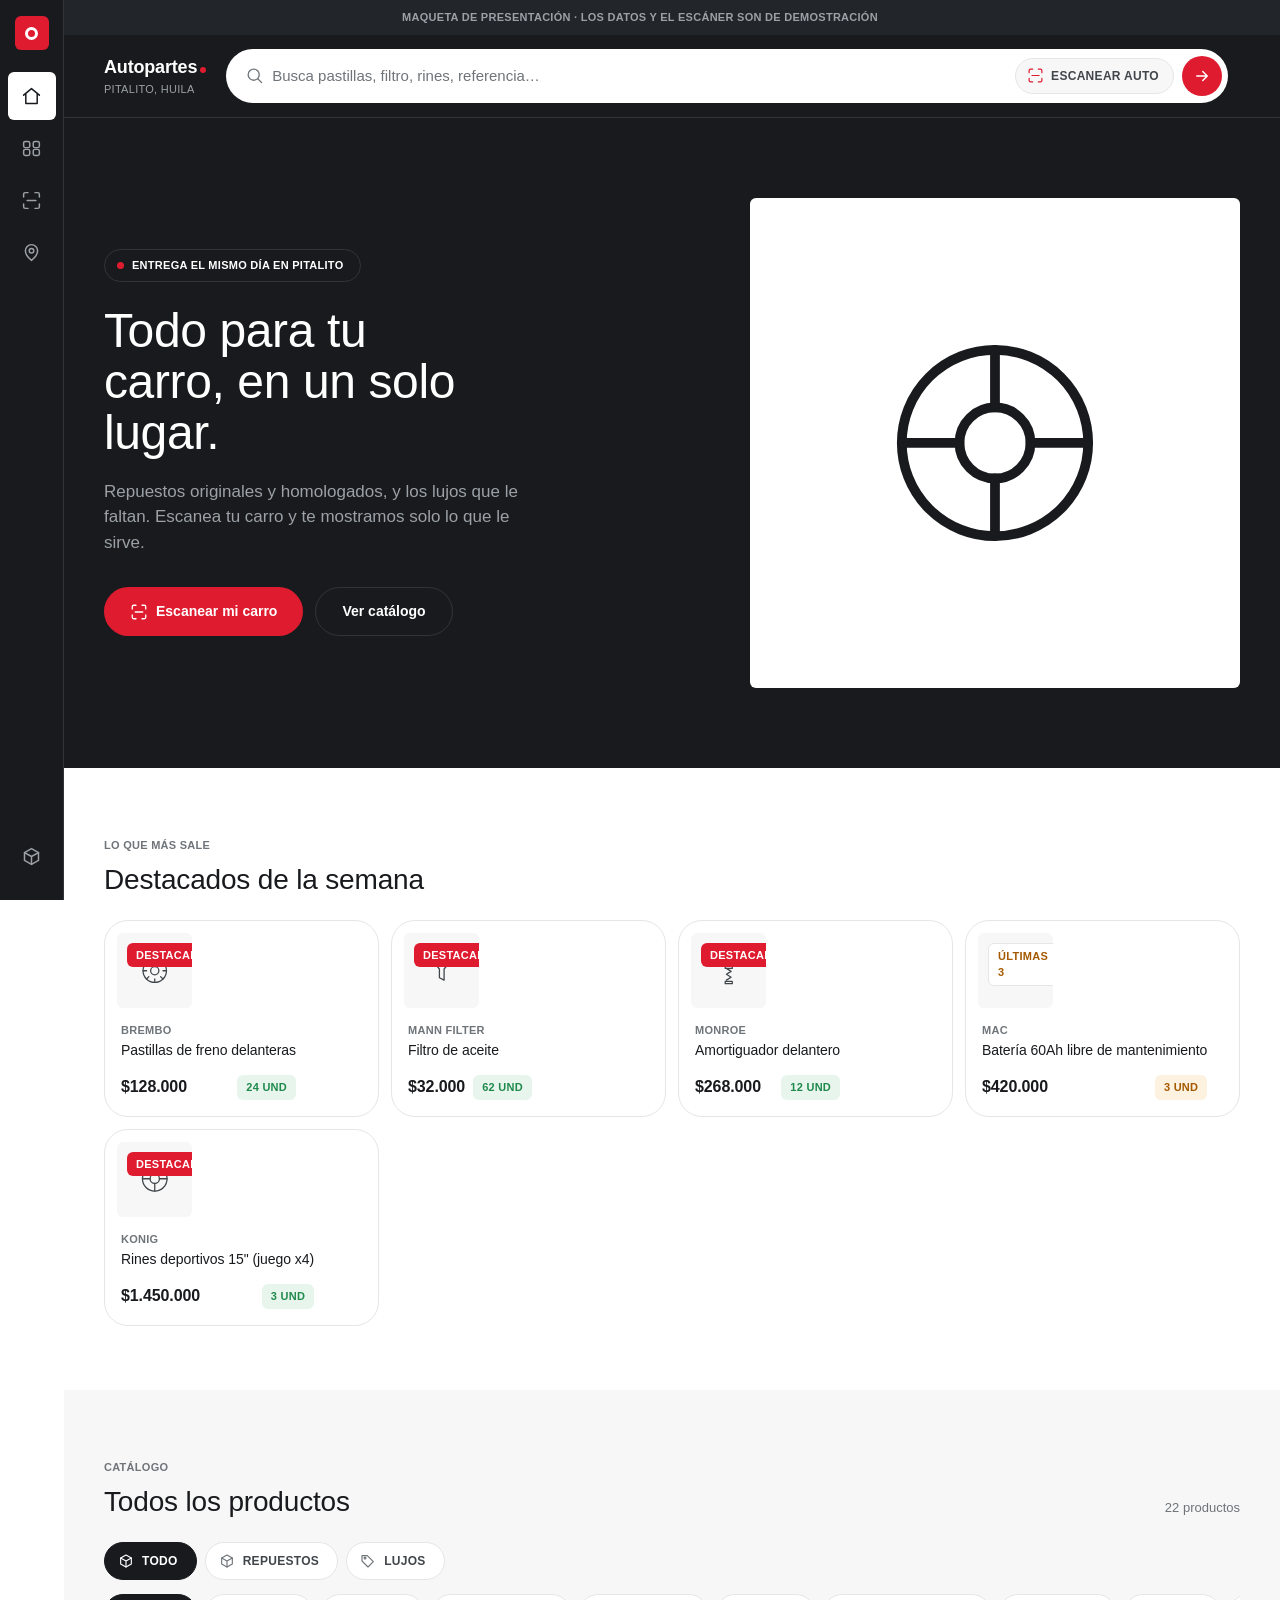
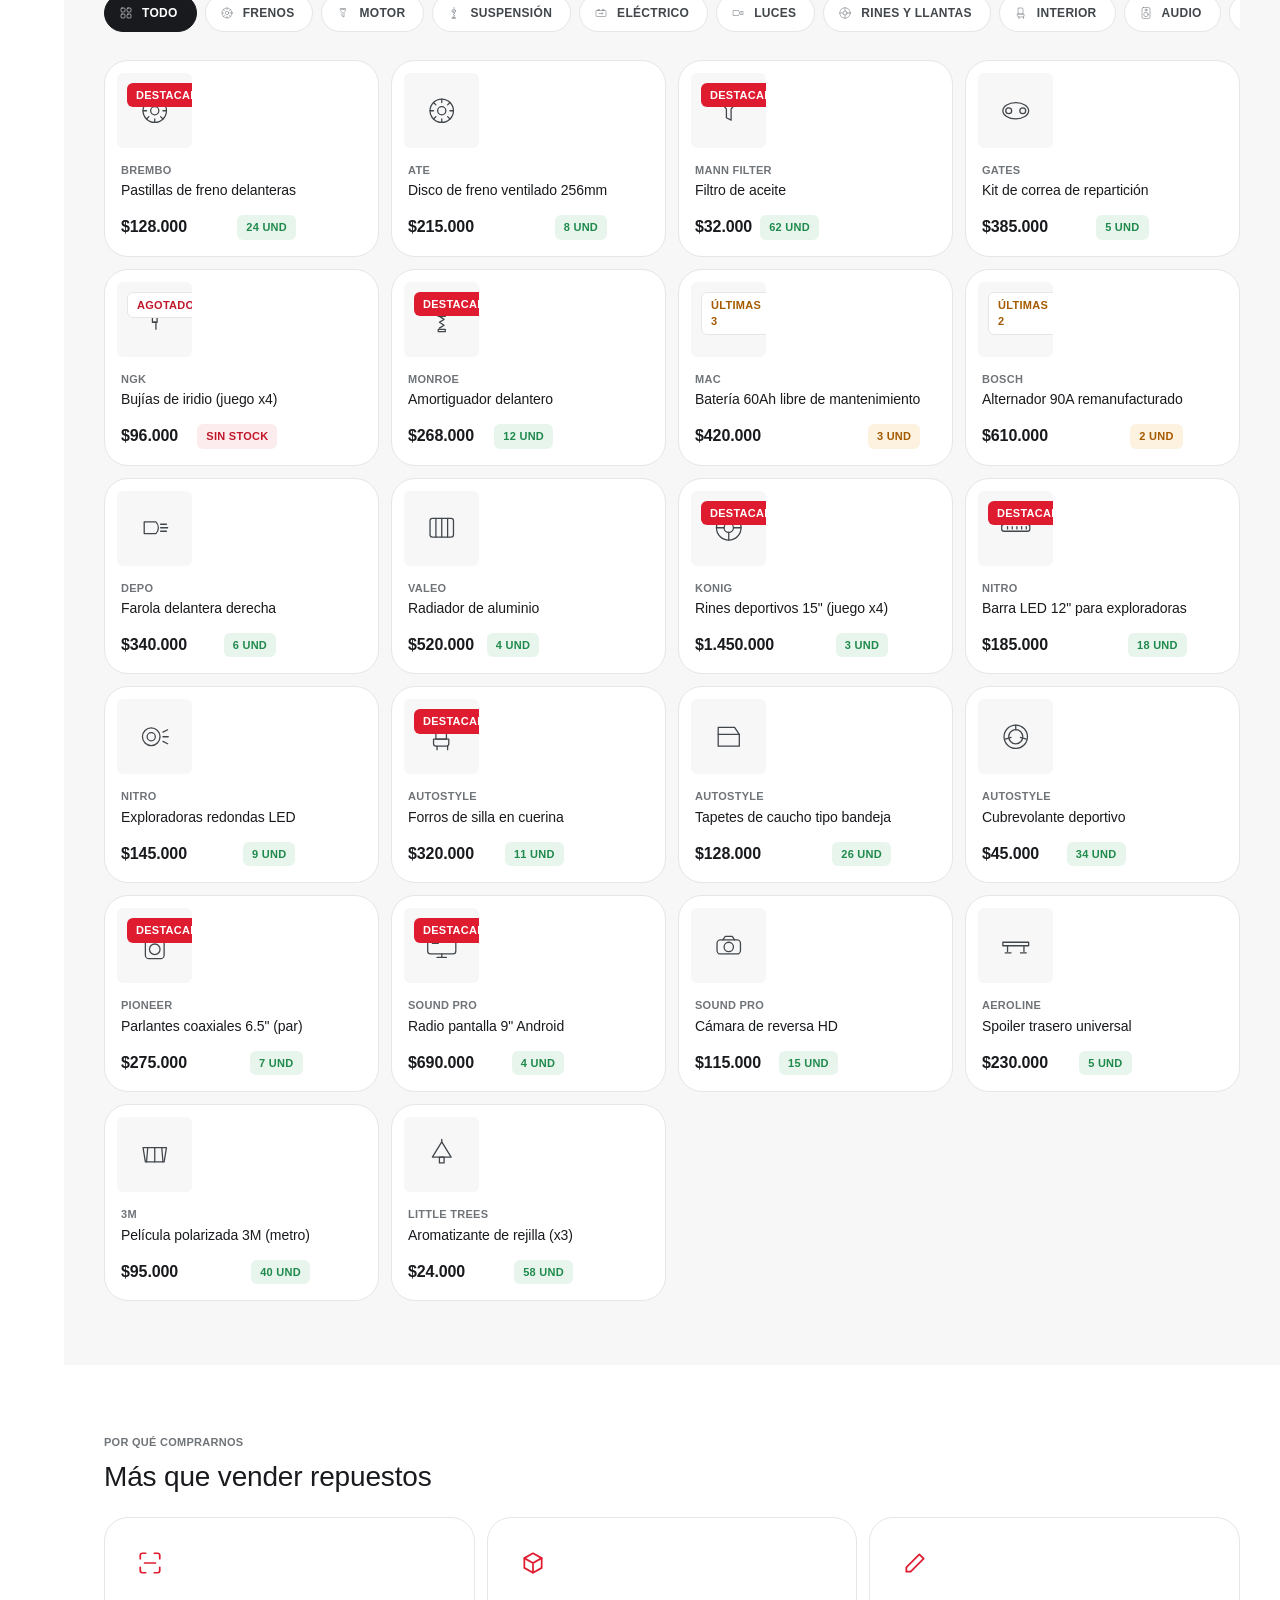
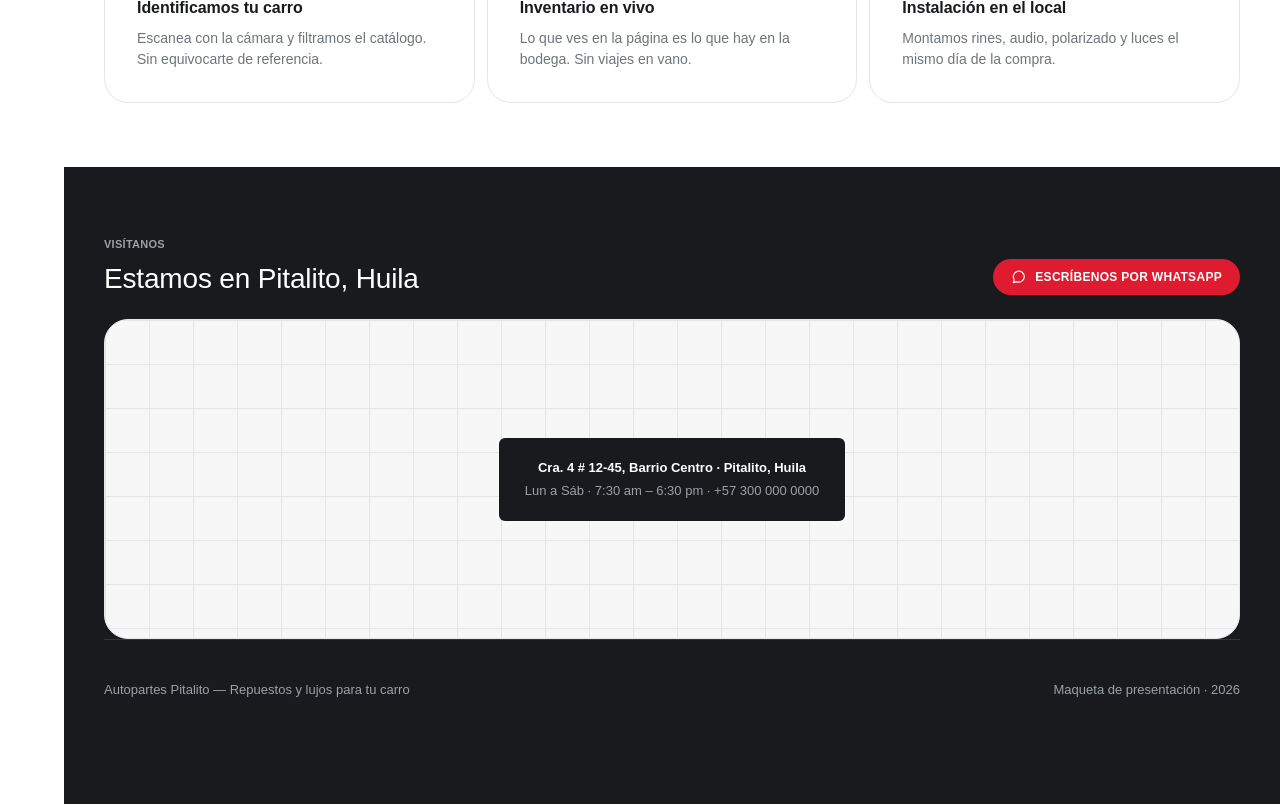
==== index.html @ 90217149 "Rediseño con el sistema Peloton: rojo sobre carbón Reemplaza el look de marketplace (lienzo blanco, " ====
<!DOCTYPE html>
<html lang="es-CO">

<head>
  <meta charset="UTF-8">
  <meta name="viewport" content="width=device-width, initial-scale=1">
  <title>Autopartes Pitalito — Repuestos y lujos para carro</title>
  <meta name="description" content="Catálogo de repuestos y lujos para carros en Pitalito, Huila.">
  <link rel="stylesheet" href="assets/css/app.css">
</head>

<body>

  <div class="aviso-demo">Maqueta de presentación · los datos y el escáner son de demostración</div>

  <div id="rail"></div>

  <div class="lienzo">

    <header class="topbar">
      <div class="topbar-in">
        <a class="marca" href="index.html">
          <div>
            <b>Autopartes</b><small>Pitalito, Huila</small>
          </div>
          <i></i>
        </a>

        <form class="buscador" id="form-buscar" role="search" autocomplete="off">
          <svg width="19" height="19" viewBox="0 0 24 24" fill="none" stroke="currentColor" stroke-width="1.7"
            stroke-linecap="round">
            <circle cx="11" cy="11" r="7" />
            <path d="M16.5 16.5L21 21" />
          </svg>
          <input type="search" id="q" placeholder="Busca pastillas, filtro, rines, referencia…"
            aria-label="Buscar productos">
          <button type="button" class="btn-escanear" id="btn-escanear" title="Identifica tu carro con la cámara">
            <svg width="17" height="17" viewBox="0 0 24 24" fill="none" stroke="currentColor" stroke-width="1.7"
              stroke-linecap="round">
              <path
                d="M3 8V5a2 2 0 0 1 2-2h3M16 3h3a2 2 0 0 1 2 2v3M21 16v3a2 2 0 0 1-2 2h-3M8 21H5a2 2 0 0 1-2-2v-3" />
              <path d="M7 12h10" />
            </svg>
            <span>Escanear auto</span>
          </button>
          <button type="submit" class="btn-enviar" aria-label="Buscar">
            <svg width="18" height="18" viewBox="0 0 24 24" fill="none" stroke="currentColor" stroke-width="1.9"
              stroke-linecap="round" stroke-linejoin="round">
              <path d="M5 12h13M13 6l6 6-6 6" />
            </svg>
          </button>
        </form>

        <div class="topbar-acciones">
          <span class="chip-auto" id="chip-auto">
            <span id="chip-texto"></span>
            <button id="chip-quitar" aria-label="Quitar filtro de vehículo">
              <svg width="13" height="13" viewBox="0 0 24 24" fill="none" stroke="currentColor" stroke-width="2.2"
                stroke-linecap="round">
                <path d="M6 6l12 12M18 6L6 18" />
              </svg>
            </button>
          </span>
        </div>
      </div>
    </header>

    <main>

      <!-- Hero — banda oscura a sangre -->
      <section class="banda banda--oscura">
        <div class="contenedor hero">
          <div>
            <span class="hero-eyebrow"><i></i> Entrega el mismo día en Pitalito</span>
            <h1>Todo para tu carro, en un solo lugar.</h1>
            <p>Repuestos originales y homologados, y los lujos que le faltan. Escanea tu carro y te mostramos solo lo
              que le sirve.</p>
            <div class="hero-acciones">
              <button class="btn btn--rojo" id="hero-escanear">
                <svg width="18" height="18" viewBox="0 0 24 24" fill="none" stroke="currentColor" stroke-width="1.7"
                  stroke-linecap="round">
                  <path
                    d="M3 8V5a2 2 0 0 1 2-2h3M16 3h3a2 2 0 0 1 2 2v3M21 16v3a2 2 0 0 1-2 2h-3M8 21H5a2 2 0 0 1-2-2v-3" />
                  <path d="M7 12h10" />
                </svg>
                Escanear mi carro
              </button>
              <a class="btn btn--linea" href="#catalogo">Ver catálogo</a>
            </div>
          </div>
          <div class="hero-arte" id="hero-arte"></div>
        </div>
      </section>

      <!-- Destacados — sección clara sobre blanco -->
      <div class="contenedor">
        <section class="seccion" id="destacados">
          <div class="seccion-cabeza">
            <div>
              <span class="micro">Lo que más sale</span>
              <h2 style="margin-top:8px">Destacados de la semana</h2>
            </div>
          </div>
          <div class="grid" id="grid-destacados"></div>
        </section>
      </div>

      <!-- Catálogo — banda clara -->
      <section class="banda banda--clara" id="catalogo">
        <div class="contenedor">
          <section class="seccion">
            <div class="seccion-cabeza">
              <div>
                <span class="micro">Catálogo</span>
                <h2 style="margin-top:8px" id="titulo-catalogo">Todos los productos</h2>
              </div>
              <span class="silencio" style="font-size:13px" id="conteo-catalogo"></span>
            </div>

            <div class="pills" id="pills-tipo" style="margin-bottom:10px"></div>
            <div class="pills" id="pills-categoria" style="margin-bottom:24px"></div>

            <div class="grid" id="grid-catalogo"></div>
          </section>
        </div>
      </section>

      <!-- Servicios -->
      <div class="contenedor">
        <section class="seccion">
          <div class="seccion-cabeza">
            <div>
              <span class="micro">Por qué comprarnos</span>
              <h2 style="margin-top:8px">Más que vender repuestos</h2>
            </div>
          </div>
          <div class="info-grid">
            <div class="info-card">
              <svg width="26" height="26" viewBox="0 0 24 24" fill="none" stroke="currentColor" stroke-width="1.6"
                stroke-linecap="round" stroke-linejoin="round">
                <path
                  d="M3 8V5a2 2 0 0 1 2-2h3M16 3h3a2 2 0 0 1 2 2v3M21 16v3a2 2 0 0 1-2 2h-3M8 21H5a2 2 0 0 1-2-2v-3" />
                <path d="M7 12h10" />
              </svg>
              <h3>Identificamos tu carro</h3>
              <p>Escanea con la cámara y filtramos el catálogo. Sin equivocarte de referencia.</p>
            </div>
            <div class="info-card">
              <svg width="26" height="26" viewBox="0 0 24 24" fill="none" stroke="currentColor" stroke-width="1.6"
                stroke-linecap="round" stroke-linejoin="round">
                <path d="M12 3l8 4.5v9L12 21l-8-4.5v-9z" />
                <path d="M4 7.5l8 4.5 8-4.5M12 12v9" />
              </svg>
              <h3>Inventario en vivo</h3>
              <p>Lo que ves en la página es lo que hay en la bodega. Sin viajes en vano.</p>
            </div>
            <div class="info-card">
              <svg width="26" height="26" viewBox="0 0 24 24" fill="none" stroke="currentColor" stroke-width="1.6"
                stroke-linecap="round" stroke-linejoin="round">
                <path d="M4 20h4L20 8l-4-4L4 16z" />
              </svg>
              <h3>Instalación en el local</h3>
              <p>Montamos rines, audio, polarizado y luces el mismo día de la compra.</p>
            </div>
          </div>
        </section>
      </div>

      <!-- Ubicación + pie — banda oscura de cierre -->
      <section class="banda banda--oscura" id="ubicacion">
        <div class="contenedor">
          <section class="seccion">
            <div class="seccion-cabeza">
              <div>
                <span class="micro">Visítanos</span>
                <h2 style="margin-top:8px">Estamos en Pitalito, Huila</h2>
              </div>
              <a class="btn btn--rojo btn--sm" id="btn-wa-general" href="#" target="_blank" rel="noopener">
                <svg width="16" height="16" viewBox="0 0 24 24" fill="none" stroke="currentColor" stroke-width="1.7"
                  stroke-linecap="round" stroke-linejoin="round">
                  <path d="M3.5 20.5l1.3-4.6A8.2 8.2 0 1 1 8.4 19l-4.9 1.5z" />
                </svg>
                Escríbenos por WhatsApp
              </a>
            </div>
            <div class="mapa">
              <div class="mapa-pin">
                <b id="dir-linea">—</b>
                <span class="silencio" id="horario-linea">—</span>
              </div>
            </div>

            <footer>
              <span id="pie-negocio">—</span>
              <span>Maqueta de presentación · 2026</span>
            </footer>
          </section>
        </div>
      </section>

    </main>
  </div>

  <!-- Modal de detalle de producto -->
  <div class="modal" id="modal-producto">
    <div class="modal-caja modal-caja--ancho" role="dialog" aria-label="Detalle del producto">
      <div class="modal-cabeza">
        <span class="micro">Detalle del producto</span>
        <button class="icon-btn" data-cerrar-modal aria-label="Cerrar">
          <svg width="18" height="18" viewBox="0 0 24 24" fill="none" stroke="currentColor" stroke-width="1.8"
            stroke-linecap="round">
            <path d="M6 6l12 12M18 6L6 18" />
          </svg>
        </button>
      </div>
      <div class="modal-cuerpo" id="detalle-cuerpo"></div>
    </div>
  </div>

  <script src="assets/js/data.js"></script>
  <script src="assets/js/db.js"></script>
  <script src="assets/js/ui.js"></script>
  <script src="assets/js/escaner.js"></script>
  <script src="assets/js/tienda.js"></script>
</body>

</html>
---- assets/css/app.css ----
/* ============================================================
   Autopartes Pitalito — maqueta
   Sistema de diseño: rojo sobre carbón. Bandas oscuras a sangre
   alternando con secciones claras de catálogo. Sin sombras: la
   profundidad sale del contraste entre superficies.
   ============================================================ */

:root {
  /* Acento */
  --rojo: #df1c2f;
  --rojo-oscuro: #c0182a;
  --rojo-tenue: #fdecee;

  /* Superficies oscuras */
  --carbon: #181a1d;
  --carbon-2: #22252a;
  --carbon-linea: #31353b;
  --carbon-texto: #9ba1a7;

  /* Superficies claras */
  --blanco: #ffffff;
  --niebla: #f7f7f7;
  --plata: #e4e6e7;
  --gris: #6f7479;
  --acero: #41464b;
  --tinta: #181a1d;

  /* Semánticos */
  --ok: #1f8a4c;
  --ok-bg: #e8f5ed;
  --alerta: #a55a00;
  --alerta-bg: #fdf1e0;
  --error: #c0182a;
  --error-bg: #fdecee;

  /* Radios */
  --r-card: 24px;
  --r-pill: 28px;
  --r-sm: 6px;
  --r-full: 9999px;

  /* Medidas */
  --rail: 64px;
  --ancho: 1200px;
}

/* ---------- Base ---------- */
* { box-sizing: border-box; }

html, body { height: 100%; }

body {
  margin: 0;
  background: var(--blanco);
  color: var(--tinta);
  font-family: Inter, -apple-system, BlinkMacSystemFont, "Segoe UI", Roboto, Helvetica, Arial, sans-serif;
  font-size: 16px;
  line-height: 1.5;
  -webkit-font-smoothing: antialiased;
}

body.no-scroll { overflow: hidden; }

h1, h2, h3 { margin: 0; }
h1 { font-size: 48px; font-weight: 300; line-height: 1.06; letter-spacing: -.008em; }
h2 { font-size: 28px; font-weight: 400; line-height: 1.15; letter-spacing: -.006em; }
h3 { font-size: 16px; font-weight: 600; letter-spacing: -.004em; }
p { margin: 0; }
a { color: inherit; text-decoration: none; }
button { font: inherit; cursor: pointer; border: 0; background: none; color: inherit; }
input, select, textarea { font: inherit; color: inherit; }
svg { display: block; }

.micro {
  font-size: 11px; font-weight: 600; text-transform: uppercase;
  letter-spacing: .025em; color: var(--gris);
}
.silencio { color: var(--gris); }

/* ---------- Rail lateral ---------- */
.rail {
  position: fixed; inset: 0 auto 0 0; z-index: 40;
  width: var(--rail); background: var(--carbon);
  border-right: 1px solid var(--carbon-linea);
  display: flex; flex-direction: column; align-items: center;
  padding: 16px 0 20px; gap: 22px;
}
.rail-logo {
  width: 34px; height: 34px; border-radius: var(--r-sm);
  background: var(--rojo); display: grid; place-items: center; flex: none;
}
.rail-logo span { width: 13px; height: 13px; border-radius: 50%; border: 3px solid #fff; }
.rail-group { display: flex; flex-direction: column; gap: 4px; }
.rail-bottom { margin-top: auto; }
.rail-btn {
  position: relative; width: 48px; height: 48px; border-radius: var(--r-sm);
  display: grid; place-items: center; color: var(--carbon-texto);
  transition: background .18s, color .18s;
}
.rail-btn:hover { background: var(--carbon-2); color: #fff; }
.rail-btn.is-active { background: #fff; color: var(--carbon); }
.rail-btn::after {
  content: attr(data-tip);
  position: absolute; left: calc(100% + 10px); top: 50%; transform: translateY(-50%);
  background: #fff; color: var(--carbon); font-size: 11px; font-weight: 600;
  text-transform: uppercase; letter-spacing: .025em;
  padding: 6px 10px; border-radius: var(--r-sm); white-space: nowrap;
  opacity: 0; pointer-events: none; transition: opacity .16s;
}
.rail-btn:hover::after { opacity: 1; }

/* ---------- Estructura ---------- */
.lienzo { margin-left: var(--rail); min-height: 100vh; }
.contenedor { max-width: var(--ancho); margin: 0 auto; padding: 0 32px; }

/* Bandas a sangre: el ritmo del sistema */
.banda { width: 100%; }
.banda--oscura { background: var(--carbon); color: #fff; }
.banda--clara { background: var(--niebla); }
.banda--oscura .micro { color: var(--carbon-texto); }
.banda--oscura .silencio { color: var(--carbon-texto); }

.seccion { padding: 64px 0; }
.seccion + .seccion { padding-top: 0; }
.banda .seccion { padding: 64px 0; }
.seccion-cabeza {
  display: flex; align-items: flex-end; justify-content: space-between;
  gap: 16px; margin-bottom: 24px;
}

/* ---------- Barra superior ---------- */
.topbar {
  position: sticky; top: 0; z-index: 30;
  background: var(--carbon); border-bottom: 1px solid var(--carbon-linea);
}
.topbar-in {
  max-width: var(--ancho); margin: 0 auto; padding: 14px 32px;
  display: flex; align-items: center; gap: 12px;
}
.marca { display: flex; align-items: baseline; gap: 3px; flex: none; margin-right: 8px; }
.marca b { font-size: 18px; font-weight: 600; letter-spacing: -.01em; color: #fff; }
.marca i { width: 6px; height: 6px; border-radius: 50%; background: var(--rojo); display: block; }
.marca small {
  display: block; font-size: 11px; font-weight: 500; color: var(--carbon-texto);
  text-transform: uppercase; letter-spacing: .025em;
}

/* Buscador: pastilla blanca sobre la barra oscura */
.buscador {
  flex: 1; display: flex; align-items: center; gap: 8px;
  background: #fff; border: 1px solid transparent;
  border-radius: var(--r-pill); padding: 5px 5px 5px 18px;
  transition: border-color .2s; min-width: 0;
}
.buscador:focus-within { border-color: var(--rojo); }
.buscador > svg { color: var(--gris); flex: none; }
.buscador input {
  flex: 1; min-width: 0; border: 0; outline: 0; background: none;
  padding: 10px 0; font-size: 15px; color: var(--tinta);
}
.buscador input::placeholder { color: var(--gris); }

.btn-escanear {
  display: flex; align-items: center; gap: 7px; flex: none;
  border: 1px solid var(--plata); background: var(--niebla);
  padding: 8px 14px 8px 11px; border-radius: var(--r-pill);
  font-size: 12px; font-weight: 600; text-transform: uppercase;
  letter-spacing: .025em; color: var(--acero);
  transition: background .18s, border-color .18s, color .18s;
}
.btn-escanear:hover { background: var(--rojo-tenue); border-color: var(--rojo); color: var(--rojo); }
.btn-escanear svg { color: var(--rojo); }

.btn-enviar {
  flex: none; width: 40px; height: 40px; border-radius: 50%;
  background: var(--rojo); color: #fff; display: grid; place-items: center;
  transition: background .16s;
}
.btn-enviar:hover { background: var(--rojo-oscuro); }

.topbar-acciones { display: flex; align-items: center; gap: 8px; flex: none; }

/* Chip del vehículo detectado */
.chip-auto {
  display: none; align-items: center; gap: 10px;
  background: #fff; color: var(--carbon); border-radius: var(--r-pill);
  padding: 7px 8px 7px 14px; font-size: 13px; font-weight: 600; white-space: nowrap;
}
.chip-auto.visible { display: inline-flex; }
.chip-auto button {
  width: 24px; height: 24px; border-radius: 50%; display: grid; place-items: center;
  background: var(--niebla); color: var(--acero);
}
.chip-auto button:hover { background: var(--rojo); color: #fff; }

/* ---------- Botones ---------- */
.btn {
  display: inline-flex; align-items: center; justify-content: center; gap: 8px;
  padding: 13px 26px; border-radius: var(--r-pill);
  font-size: 14px; font-weight: 600; white-space: nowrap;
  transition: background .18s, color .18s, border-color .18s;
}
.btn--rojo { background: var(--rojo); color: #fff; }
.btn--rojo:hover { background: var(--rojo-oscuro); }
.btn--negro { background: var(--carbon); color: #fff; }
.btn--negro:hover { background: var(--carbon-2); }
.btn--claro { background: var(--niebla); color: var(--tinta); border: 1px solid var(--plata); }
.btn--claro:hover { background: var(--plata); }
.btn--linea { border: 1px solid var(--plata); background: #fff; color: var(--tinta); }
.btn--linea:hover { border-color: var(--carbon); }
.btn--peligro { background: var(--error-bg); color: var(--error); }
.btn--peligro:hover { background: var(--rojo); color: #fff; }
.btn--sm { padding: 9px 18px; font-size: 12px; text-transform: uppercase; letter-spacing: .025em; }
.btn--bloque { width: 100%; }

/* Botones fantasma sobre banda oscura */
.banda--oscura .btn--linea { background: transparent; border-color: var(--carbon-linea); color: #fff; }
.banda--oscura .btn--linea:hover { border-color: #fff; }

.icon-btn {
  width: 34px; height: 34px; border-radius: var(--r-sm); display: grid; place-items: center;
  color: var(--acero); border: 1px solid var(--plata); background: #fff;
  transition: background .16s, color .16s, border-color .16s;
}
.icon-btn:hover { background: var(--niebla); color: var(--tinta); }
.icon-btn--peligro:hover { background: var(--rojo); color: #fff; border-color: var(--rojo); }

/* ---------- Hero (sobre banda oscura) ---------- */
.hero {
  padding: 80px 32px; display: grid; grid-template-columns: 1.1fr .9fr;
  gap: 48px; align-items: center;
}
.hero-eyebrow {
  display: inline-flex; align-items: center; gap: 8px;
  border: 1px solid var(--carbon-linea); color: #fff;
  padding: 7px 16px 7px 12px; border-radius: var(--r-pill);
  font-size: 11px; font-weight: 600; text-transform: uppercase;
  letter-spacing: .025em; margin-bottom: 24px;
}
.hero-eyebrow i { width: 7px; height: 7px; border-radius: 50%; background: var(--rojo); }
.hero h1 { max-width: 14ch; }
.hero p { margin-top: 20px; color: var(--carbon-texto); font-size: 17px; max-width: 46ch; }
.hero-acciones { margin-top: 32px; display: flex; gap: 12px; flex-wrap: wrap; }
.hero-arte {
  aspect-ratio: 1; background: #fff; border-radius: var(--r-sm);
  display: grid; place-items: center; color: var(--carbon);
}
.hero-arte svg { width: 58%; height: 58%; }

/* ---------- Píldoras de categoría ---------- */
.pills { display: flex; gap: 8px; overflow-x: auto; padding-bottom: 4px; scrollbar-width: none; }
.pills::-webkit-scrollbar { display: none; }
.pill {
  display: inline-flex; align-items: center; gap: 8px; flex: none;
  padding: 9px 18px 9px 13px; border-radius: var(--r-pill);
  border: 1px solid var(--plata); background: #fff;
  font-size: 12px; font-weight: 600; text-transform: uppercase;
  letter-spacing: .025em; color: var(--acero);
  transition: background .16s, color .16s, border-color .16s;
}
.pill svg { width: 16px; height: 16px; color: var(--gris); }
.pill:hover { border-color: var(--carbon); color: var(--tinta); }
.pill.is-active { background: var(--carbon); border-color: var(--carbon); color: #fff; }
.pill.is-active svg { color: #fff; }

/* ---------- Grilla de productos ---------- */
.grid {
  display: grid; grid-template-columns: repeat(auto-fill, minmax(224px, 1fr));
  gap: 12px;
}
.card {
  background: #fff; border: 1px solid var(--plata); border-radius: var(--r-card);
  padding: 12px 12px 16px; text-align: left; display: flex; flex-direction: column;
  transition: border-color .18s; width: 100%;
}
.card:hover { border-color: var(--carbon); }
.card-img {
  aspect-ratio: 1; border-radius: var(--r-sm); background: var(--niebla);
  display: grid; place-items: center; color: var(--acero); position: relative; overflow: hidden;
}
.card-img .art { width: 50%; height: 50%; }
.card-cuerpo { padding: 14px 4px 0; display: flex; flex-direction: column; gap: 3px; }
.card-marca {
  font-size: 11px; font-weight: 600; text-transform: uppercase;
  letter-spacing: .025em; color: var(--gris);
}
.card-nombre { font-size: 14px; font-weight: 500; line-height: 1.35; letter-spacing: -.004em; }
.card-pie { margin-top: 12px; display: flex; align-items: center; justify-content: space-between; gap: 8px; }
.card-precio { font-size: 16px; font-weight: 600; letter-spacing: -.006em; }

.badge {
  display: inline-flex; align-items: center; gap: 5px;
  padding: 4px 9px; border-radius: var(--r-sm);
  font-size: 11px; font-weight: 600; text-transform: uppercase; letter-spacing: .025em;
}
.badge--ok { background: var(--ok-bg); color: var(--ok); }
.badge--bajo { background: var(--alerta-bg); color: var(--alerta); }
.badge--agotado { background: var(--error-bg); color: var(--error); }
.badge--neutro { background: var(--niebla); color: var(--acero); border: 1px solid var(--plata); }
.badge--rojo { background: var(--rojo); color: #fff; }

.card-flag { position: absolute; top: 10px; left: 10px; }
.card-flag.badge--ok, .card-flag.badge--bajo, .card-flag.badge--agotado { background: #fff; border: 1px solid var(--plata); }
.card-flag.badge--bajo { color: var(--alerta); }
.card-flag.badge--agotado { color: var(--error); }

.vacio {
  grid-column: 1 / -1; text-align: center; padding: 72px 20px;
  background: #fff; border: 1px solid var(--plata); border-radius: var(--r-card); color: var(--gris);
}
.vacio h3 { margin-bottom: 8px; color: var(--tinta); }

/* ---------- Bloques informativos ---------- */
.info-grid { display: grid; grid-template-columns: repeat(3, 1fr); gap: 12px; }
.info-card {
  background: #fff; border: 1px solid var(--plata);
  border-radius: var(--r-card); padding: 32px;
}
.info-card svg { color: var(--rojo); margin-bottom: 20px; }
.info-card h3 { margin-bottom: 8px; }
.info-card p { font-size: 14px; color: var(--gris); }

.mapa {
  margin-top: 12px; border-radius: var(--r-card); overflow: hidden;
  border: 1px solid var(--plata); background: var(--niebla);
  height: 320px; display: grid; place-items: center; text-align: center;
  background-image:
    linear-gradient(var(--plata) 1px, transparent 1px),
    linear-gradient(90deg, var(--plata) 1px, transparent 1px);
  background-size: 44px 44px;
}
.mapa-pin {
  background: var(--carbon); color: #fff; padding: 20px 26px;
  border-radius: var(--r-sm); font-size: 13px;
}
.mapa-pin b { display: block; margin-bottom: 4px; font-weight: 600; }
.mapa-pin .silencio { color: var(--carbon-texto); }

footer {
  padding: 40px 0; font-size: 13px; color: var(--carbon-texto);
  display: flex; justify-content: space-between; gap: 20px; flex-wrap: wrap;
}
.banda--oscura footer { border-top: 1px solid var(--carbon-linea); }

/* ---------- Modales ---------- */
.modal {
  position: fixed; inset: 0; z-index: 60;
  background: rgba(24,26,29,.72);
  display: none; align-items: center; justify-content: center; padding: 24px;
}
.modal.is-open { display: flex; animation: fadeIn .18s ease; }
.modal-caja {
  background: #fff; border-radius: var(--r-card); width: 100%; max-width: 560px;
  max-height: 88vh; overflow-y: auto;
  animation: subir .22s cubic-bezier(.2,.8,.3,1);
}
.modal-caja--ancho { max-width: 780px; }
.modal-cabeza {
  display: flex; align-items: flex-start; justify-content: space-between;
  gap: 16px; padding: 28px 32px 0;
}
.modal-cuerpo { padding: 20px 32px 32px; }
.modal-pie {
  padding: 20px 32px 30px; display: flex; gap: 10px; justify-content: flex-end; flex-wrap: wrap;
  border-top: 1px solid var(--plata); margin-top: 8px;
}

@keyframes fadeIn { from { opacity: 0 } to { opacity: 1 } }
@keyframes subir { from { opacity: 0; transform: translateY(12px) } to { opacity: 1; transform: none } }

/* Detalle de producto */
.detalle { display: grid; grid-template-columns: 1fr 1fr; gap: 32px; }
.detalle-img {
  aspect-ratio: 1; background: var(--niebla); border-radius: var(--r-sm);
  display: grid; place-items: center; color: var(--acero);
}
.detalle-img .art { width: 52%; height: 52%; }
.detalle h2 { margin: 8px 0 12px; }
.detalle-precio { font-size: 32px; font-weight: 600; letter-spacing: -.008em; margin: 20px 0 20px; }
.detalle-desc { font-size: 14px; color: var(--gris); margin: 0 0 20px; line-height: 1.6; }
.detalle-datos { border-top: 1px solid var(--plata); margin-top: 20px; padding-top: 16px; }
.dato { display: flex; justify-content: space-between; gap: 12px; font-size: 13px; padding: 6px 0; }
.dato span:first-child { color: var(--gris); }
.dato span:last-child { font-weight: 500; text-align: right; }
.compat-lista { display: flex; flex-wrap: wrap; gap: 6px; margin-top: 12px; }

/* ---------- Escáner ---------- */
.escaner-etapa { display: none; }
.escaner-etapa.activa { display: block; }

.visor {
  position: relative; aspect-ratio: 4/3; background: var(--carbon);
  border-radius: var(--r-sm); overflow: hidden; display: grid; place-items: center;
}
.visor video { width: 100%; height: 100%; object-fit: cover; }
.visor-fallback { color: var(--carbon-texto); text-align: center; padding: 24px; font-size: 14px; }
.visor-fallback svg { margin: 0 auto 14px; opacity: .55; }

.marco { position: absolute; inset: 12%; pointer-events: none; }
.marco i { position: absolute; width: 34px; height: 34px; border: 3px solid #fff; }
.marco i:nth-child(1) { top: 0; left: 0; border-right: 0; border-bottom: 0; }
.marco i:nth-child(2) { top: 0; right: 0; border-left: 0; border-bottom: 0; }
.marco i:nth-child(3) { bottom: 0; left: 0; border-right: 0; border-top: 0; }
.marco i:nth-child(4) { bottom: 0; right: 0; border-left: 0; border-top: 0; }

.linea-scan {
  position: absolute; left: 12%; right: 12%; height: 2px;
  background: var(--rojo);
  animation: barrer 1.7s ease-in-out infinite;
}
@keyframes barrer {
  0%, 100% { top: 14%; }
  50% { top: 84%; }
}

.progreso { margin-top: 20px; }
.progreso-barra { height: 4px; background: var(--plata); border-radius: var(--r-full); overflow: hidden; }
.progreso-barra i { display: block; height: 100%; width: 0; background: var(--rojo); transition: width .4s ease; }
.progreso-texto {
  margin-top: 12px; font-size: 11px; font-weight: 600; text-transform: uppercase;
  letter-spacing: .025em; color: var(--gris); text-align: center;
}

.resultado-auto {
  background: var(--carbon); color: #fff; border-radius: var(--r-card); padding: 28px;
  display: flex; align-items: center; gap: 22px;
}
.resultado-auto .micro { color: var(--carbon-texto); }
.resultado-auto .silencio { color: var(--carbon-texto); }
.resultado-auto .avatar {
  width: 76px; height: 76px; border-radius: var(--r-sm); background: var(--rojo);
  display: grid; place-items: center; color: #fff; flex: none;
}
.confianza {
  display: flex; align-items: center; gap: 8px; margin-top: 10px;
  font-size: 11px; font-weight: 600; text-transform: uppercase;
  letter-spacing: .025em; color: var(--carbon-texto);
}
.confianza b { color: #fff; }

.escaner-nota {
  margin-top: 16px; padding: 14px 18px; border-radius: var(--r-sm);
  background: var(--niebla); border: 1px solid var(--plata);
  color: var(--acero); font-size: 13px; line-height: 1.5;
}

/* ---------- Formularios ---------- */
.campo { margin-bottom: 16px; }
.campo label {
  display: block; font-size: 11px; font-weight: 600; text-transform: uppercase;
  letter-spacing: .025em; color: var(--gris); margin-bottom: 7px;
}
.campo input, .campo select, .campo textarea {
  width: 100%; padding: 11px 14px; border: 1px solid var(--plata);
  border-radius: var(--r-sm); background: #fff; outline: 0;
  transition: border-color .18s, box-shadow .18s; font-size: 14px;
}
.campo textarea { min-height: 88px; resize: vertical; }
.campo input:focus, .campo select:focus, .campo textarea:focus {
  border-color: var(--rojo); box-shadow: 0 0 0 3px var(--rojo-tenue);
}
.fila { display: grid; grid-template-columns: 1fr 1fr; gap: 12px; }
.fila-3 { display: grid; grid-template-columns: repeat(3, 1fr); gap: 12px; }
.check { display: flex; align-items: center; gap: 10px; font-size: 14px; }
.check input { width: 18px; height: 18px; accent-color: var(--rojo); }

/* ---------- Inventario ---------- */
.kpis { display: grid; grid-template-columns: repeat(4, 1fr); gap: 12px; }
.kpi {
  background: #fff; border: 1px solid var(--plata); border-radius: var(--r-card);
  padding: 24px;
}
.kpi-valor { font-size: 32px; font-weight: 300; letter-spacing: -.008em; margin-top: 10px; line-height: 1.1; }
.kpi-nota { font-size: 12px; color: var(--gris); margin-top: 6px; }
.kpi--alerta { background: var(--alerta-bg); border-color: #f0dcbc; }
.kpi--alerta .kpi-valor, .kpi--alerta .micro { color: var(--alerta); }
.kpi--error { background: var(--error-bg); border-color: #f6cdd2; }
.kpi--error .kpi-valor, .kpi--error .micro { color: var(--error); }

.tabla-caja {
  background: #fff; border: 1px solid var(--plata); border-radius: var(--r-card);
  overflow: hidden; margin-top: 12px;
}
.tabla-scroll { overflow-x: auto; }
table { width: 100%; border-collapse: collapse; min-width: 880px; }
thead th {
  text-align: left; font-size: 11px; font-weight: 600; text-transform: uppercase;
  letter-spacing: .025em; color: var(--gris); padding: 14px 20px;
  border-bottom: 1px solid var(--plata); background: var(--niebla); white-space: nowrap;
}
tbody td { padding: 12px 20px; border-bottom: 1px solid var(--plata); font-size: 14px; vertical-align: middle; }
tbody tr:last-child td { border-bottom: 0; }
tbody tr:hover { background: var(--niebla); }
.td-prod { display: flex; align-items: center; gap: 14px; }
.td-prod .mini {
  width: 44px; height: 44px; border-radius: var(--r-sm); background: var(--niebla);
  display: grid; place-items: center; color: var(--acero); flex: none;
}
.td-prod .mini .art { width: 58%; height: 58%; }
.td-prod b { display: block; font-weight: 500; }
.td-prod small { color: var(--gris); font-size: 12px; }
.stepper { display: inline-flex; align-items: center; gap: 6px; }
.stepper button {
  width: 26px; height: 26px; border-radius: var(--r-sm); background: var(--niebla);
  border: 1px solid var(--plata); display: grid; place-items: center; color: var(--acero);
}
.stepper button:hover { background: var(--carbon); border-color: var(--carbon); color: #fff; }
.stepper b { min-width: 30px; text-align: center; font-weight: 600; }
.td-acciones { display: flex; gap: 6px; justify-content: flex-end; }

.movimientos { margin-top: 0; }
.mov-item {
  display: flex; align-items: center; gap: 14px; padding: 13px 0;
  border-bottom: 1px solid var(--plata); font-size: 13px;
}
.mov-item:last-child { border-bottom: 0; }
.mov-delta { font-weight: 600; min-width: 44px; }
.mov-delta.pos { color: var(--ok); }
.mov-delta.neg { color: var(--error); }
.mov-item .silencio { margin-left: auto; font-size: 12px; white-space: nowrap; }

/* ---------- Toasts ---------- */
.toasts {
  position: fixed; bottom: 24px; left: 50%; transform: translateX(-50%);
  z-index: 90; display: flex; flex-direction: column; gap: 8px; align-items: center;
}
.toast {
  display: flex; align-items: center; gap: 10px;
  background: var(--carbon); color: #fff; padding: 12px 20px;
  border-radius: var(--r-pill); font-size: 13px; font-weight: 500;
  animation: subir .2s ease;
}
.toast--error { background: var(--rojo); }
.toast.out { opacity: 0; transition: opacity .24s; }

/* ---------- Aviso de maqueta ---------- */
.aviso-demo {
  background: var(--carbon-2); color: var(--carbon-texto);
  font-size: 11px; font-weight: 600; text-transform: uppercase; letter-spacing: .025em;
  text-align: center; padding: 9px 16px;
}

/* ---------- Responsive ---------- */
@media (max-width: 1000px) {
  .hero { grid-template-columns: 1fr; padding: 56px 32px; gap: 36px; }
  .hero-arte { max-width: 280px; }
  .info-grid { grid-template-columns: 1fr; }
  .kpis { grid-template-columns: repeat(2, 1fr); }
  .detalle { grid-template-columns: 1fr; }
  h1 { font-size: 40px; }
}

@media (max-width: 720px) {
  :root { --rail: 0px; }
  .rail {
    inset: auto 0 0 0; width: 100%; height: 62px; flex-direction: row;
    border-right: 0; border-top: 1px solid var(--carbon-linea); padding: 0 12px;
    justify-content: space-around; gap: 0; z-index: 50;
  }
  .rail-logo { display: none; }
  .rail-group { flex-direction: row; gap: 4px; }
  .rail-bottom { margin-top: 0; }
  .rail-btn::after { display: none; }
  .lienzo { margin-left: 0; padding-bottom: 76px; }
  .contenedor, .topbar-in { padding-left: 18px; padding-right: 18px; }
  .hero { padding: 44px 18px; }
  .marca small { display: none; }
  .topbar-in { flex-wrap: wrap; }
  .buscador { order: 3; width: 100%; flex-basis: 100%; }
  .btn-escanear span { display: none; }
  .btn-escanear { padding: 8px 10px; }
  h1 { font-size: 32px; }
  h2 { font-size: 22px; }
  .seccion { padding: 44px 0; }
  .banda .seccion { padding: 44px 0; }
  .grid { grid-template-columns: repeat(auto-fill, minmax(150px, 1fr)); }
  .kpis { grid-template-columns: 1fr 1fr; }
  .modal { padding: 0; align-items: flex-end; }
  .modal-caja { max-height: 92vh; border-radius: var(--r-card) var(--r-card) 0 0; }
  .fila, .fila-3 { grid-template-columns: 1fr; }
  .resultado-auto { flex-direction: column; text-align: center; }
}
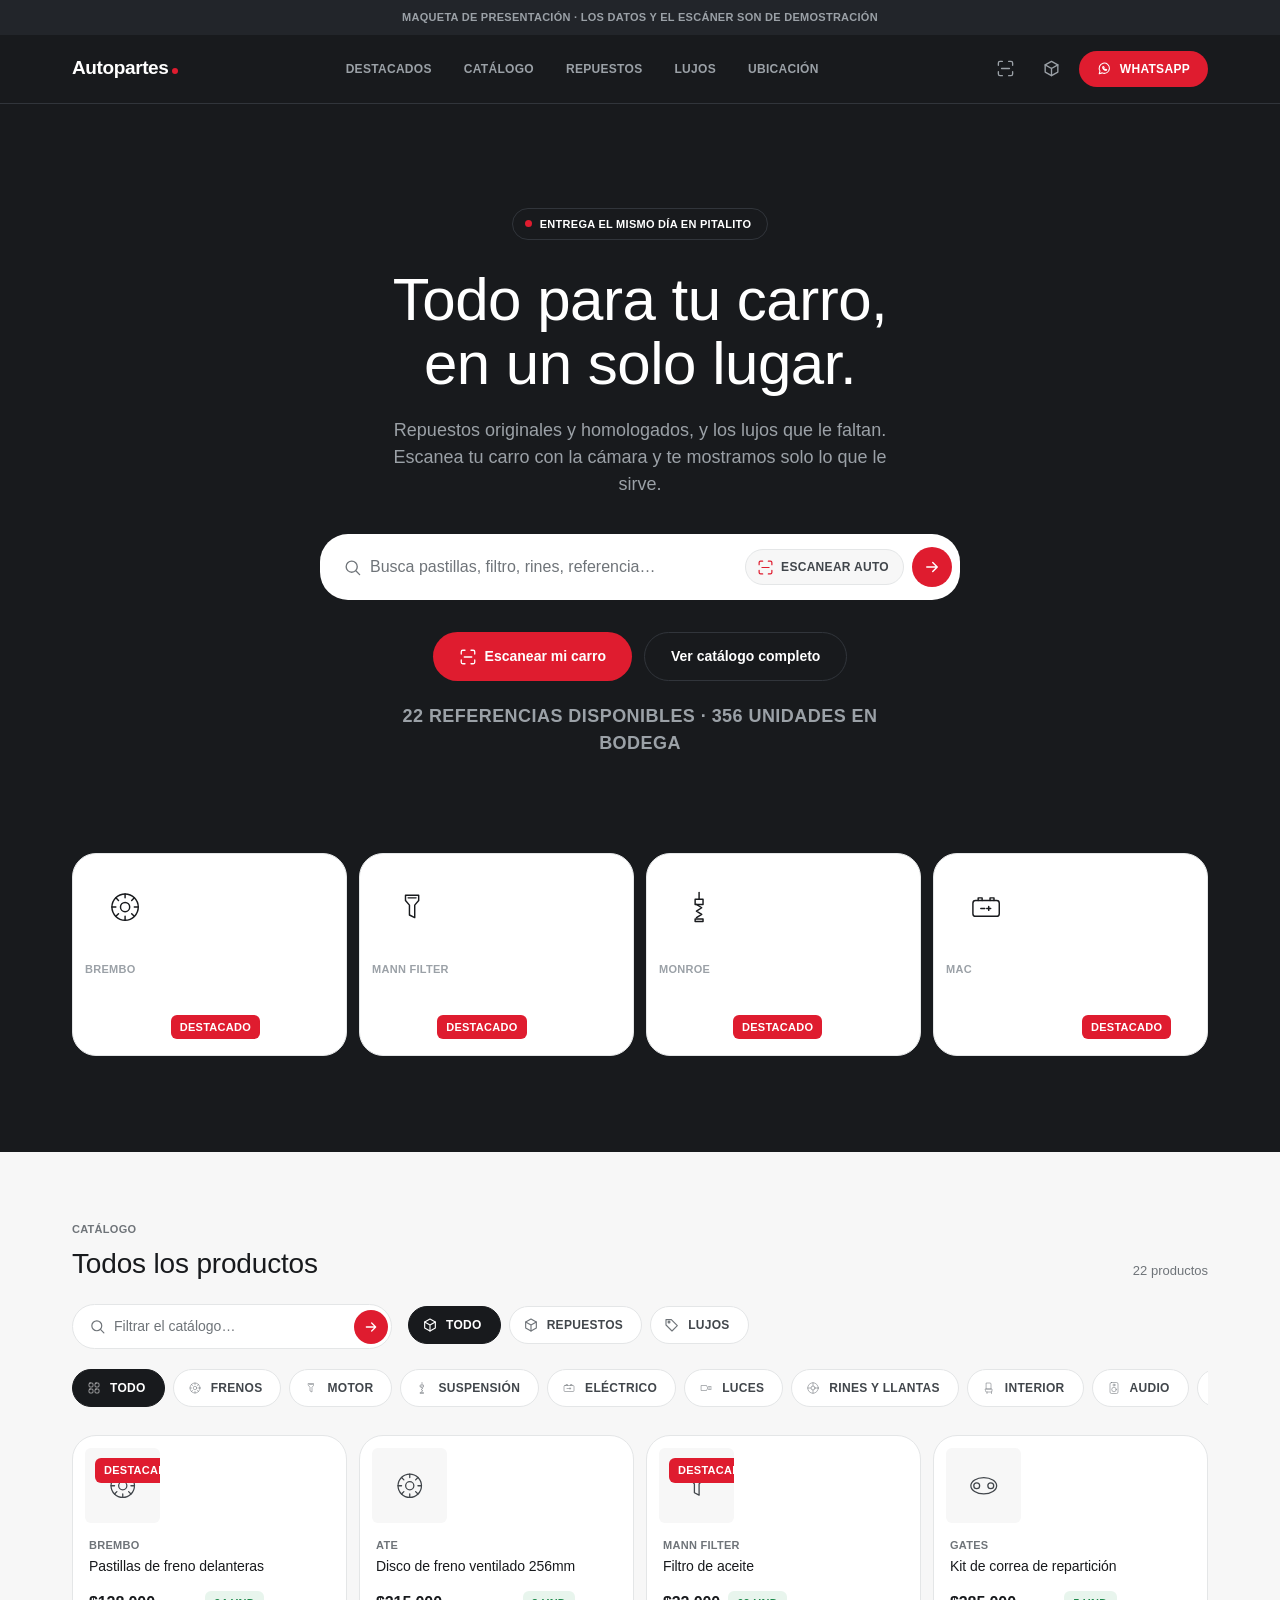
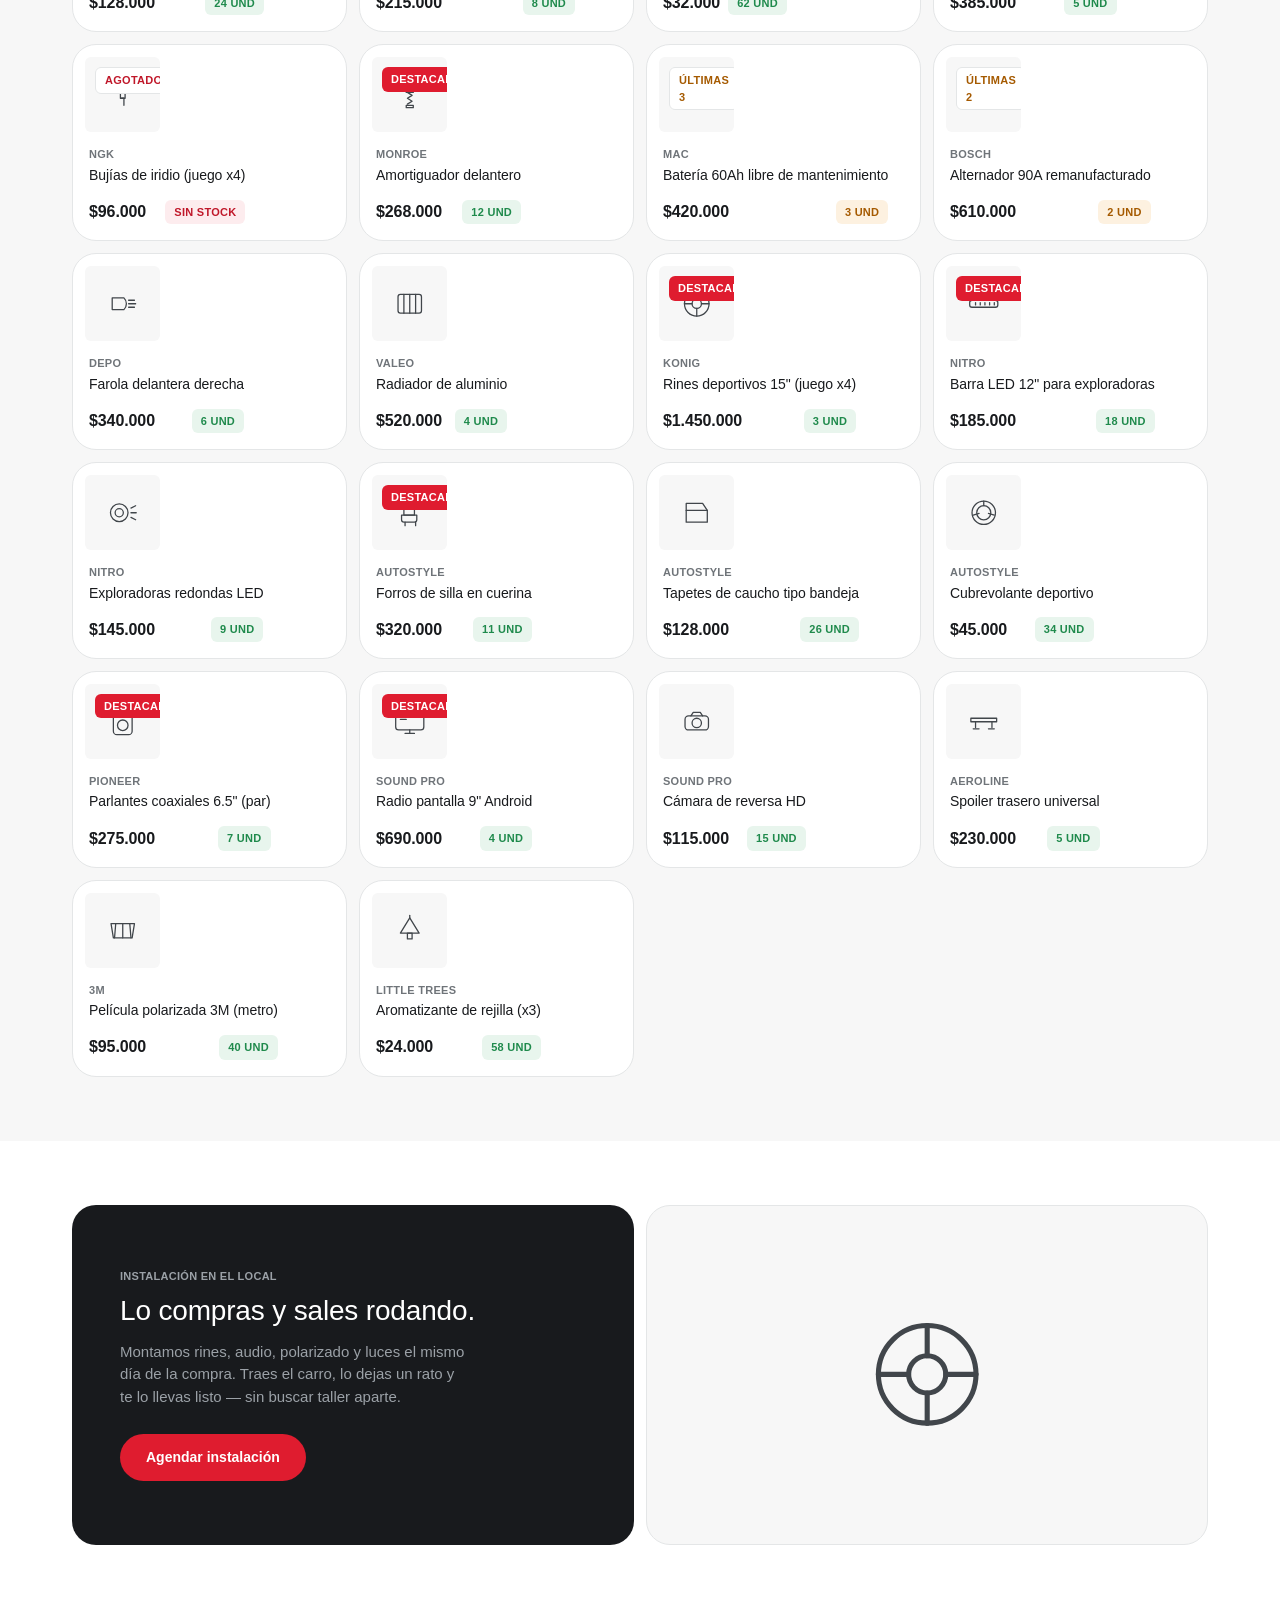
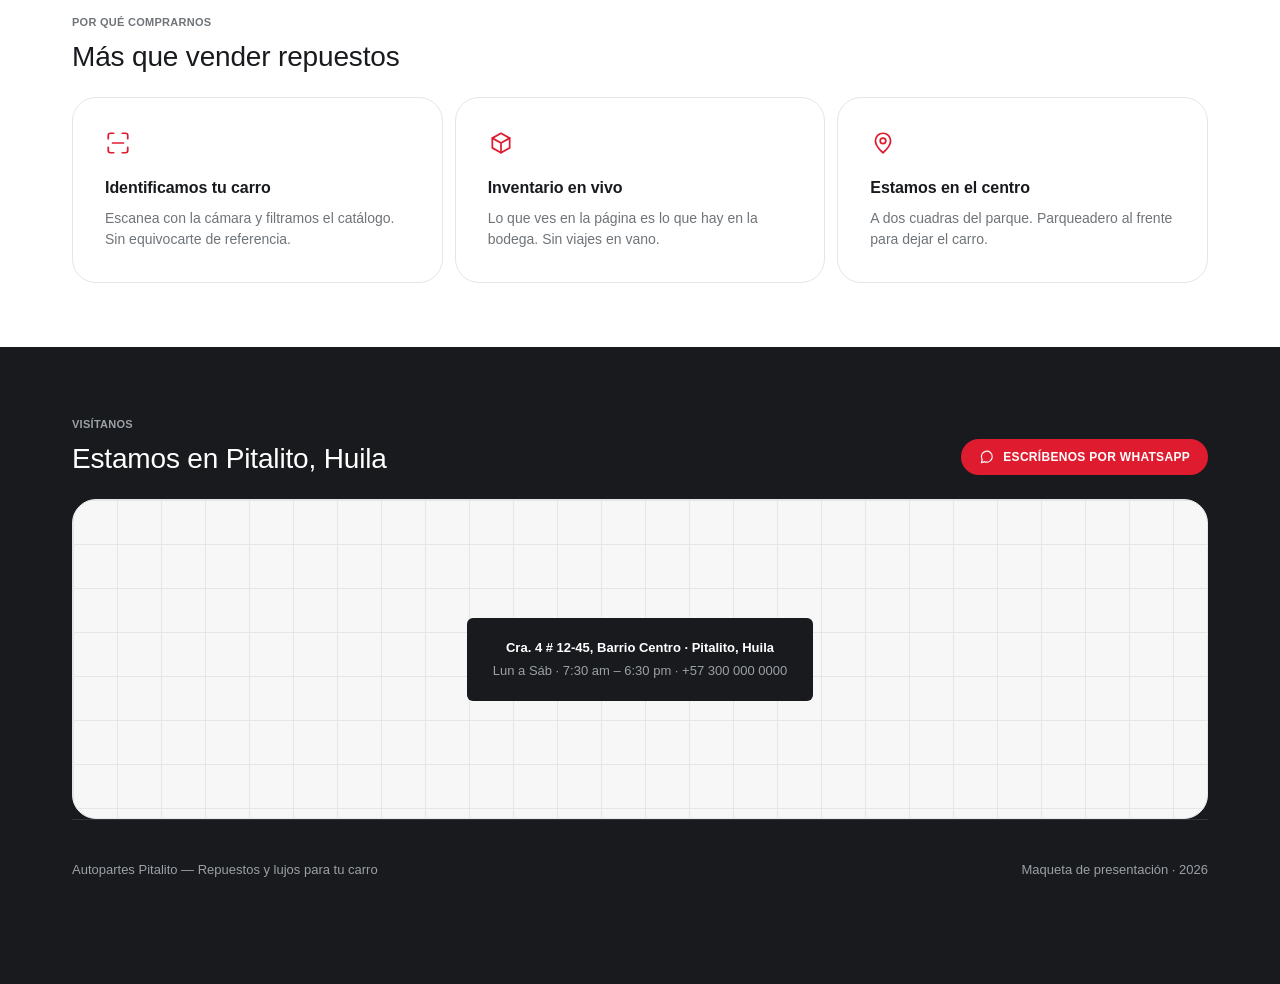
==== commit d38aedca: "Reconstruye la estructura según Peloton, no solo los colores El rediseño anterior aplicó los tokens " ====
--- a/index.html
+++ b/index.html
@@ -13,97 +13,65 @@
 
   <div class="aviso-demo">Maqueta de presentación · los datos y el escáner son de demostración</div>
 
-  <div id="rail"></div>
+  <!-- Barra superior horizontal: wordmark · links · acciones -->
+  <header class="topbar" id="topbar"></header>
 
   <div class="lienzo">
-
-    <header class="topbar">
-      <div class="topbar-in">
-        <a class="marca" href="index.html">
-          <div>
-            <b>Autopartes</b><small>Pitalito, Huila</small>
-          </div>
-          <i></i>
-        </a>
-
-        <form class="buscador" id="form-buscar" role="search" autocomplete="off">
-          <svg width="19" height="19" viewBox="0 0 24 24" fill="none" stroke="currentColor" stroke-width="1.7"
-            stroke-linecap="round">
-            <circle cx="11" cy="11" r="7" />
-            <path d="M16.5 16.5L21 21" />
-          </svg>
-          <input type="search" id="q" placeholder="Busca pastillas, filtro, rines, referencia…"
-            aria-label="Buscar productos">
-          <button type="button" class="btn-escanear" id="btn-escanear" title="Identifica tu carro con la cámara">
-            <svg width="17" height="17" viewBox="0 0 24 24" fill="none" stroke="currentColor" stroke-width="1.7"
-              stroke-linecap="round">
-              <path
-                d="M3 8V5a2 2 0 0 1 2-2h3M16 3h3a2 2 0 0 1 2 2v3M21 16v3a2 2 0 0 1-2 2h-3M8 21H5a2 2 0 0 1-2-2v-3" />
-              <path d="M7 12h10" />
-            </svg>
-            <span>Escanear auto</span>
-          </button>
-          <button type="submit" class="btn-enviar" aria-label="Buscar">
-            <svg width="18" height="18" viewBox="0 0 24 24" fill="none" stroke="currentColor" stroke-width="1.9"
-              stroke-linecap="round" stroke-linejoin="round">
-              <path d="M5 12h13M13 6l6 6-6 6" />
-            </svg>
-          </button>
-        </form>
-
-        <div class="topbar-acciones">
-          <span class="chip-auto" id="chip-auto">
-            <span id="chip-texto"></span>
-            <button id="chip-quitar" aria-label="Quitar filtro de vehículo">
-              <svg width="13" height="13" viewBox="0 0 24 24" fill="none" stroke="currentColor" stroke-width="2.2"
-                stroke-linecap="round">
-                <path d="M6 6l12 12M18 6L6 18" />
-              </svg>
-            </button>
-          </span>
-        </div>
-      </div>
-    </header>
-
     <main>
 
-      <!-- Hero — banda oscura a sangre -->
+      <!-- Escenario oscuro: hero centrado + vitrina -->
       <section class="banda banda--oscura">
         <div class="contenedor hero">
-          <div>
-            <span class="hero-eyebrow"><i></i> Entrega el mismo día en Pitalito</span>
-            <h1>Todo para tu carro, en un solo lugar.</h1>
-            <p>Repuestos originales y homologados, y los lujos que le faltan. Escanea tu carro y te mostramos solo lo
-              que le sirve.</p>
-            <div class="hero-acciones">
-              <button class="btn btn--rojo" id="hero-escanear">
-                <svg width="18" height="18" viewBox="0 0 24 24" fill="none" stroke="currentColor" stroke-width="1.7"
-                  stroke-linecap="round">
-                  <path
-                    d="M3 8V5a2 2 0 0 1 2-2h3M16 3h3a2 2 0 0 1 2 2v3M21 16v3a2 2 0 0 1-2 2h-3M8 21H5a2 2 0 0 1-2-2v-3" />
-                  <path d="M7 12h10" />
-                </svg>
-                Escanear mi carro
-              </button>
-              <a class="btn btn--linea" href="#catalogo">Ver catálogo</a>
-            </div>
-          </div>
-          <div class="hero-arte" id="hero-arte"></div>
+          <span class="hero-eyebrow"><i></i> Entrega el mismo día en Pitalito</span>
+          <h1>Todo para tu carro, en un solo lugar.</h1>
+          <p>Repuestos originales y homologados, y los lujos que le faltan. Escanea tu carro con la cámara y te
+            mostramos solo lo que le sirve.</p>
+
+          <form class="buscador buscador--hero" id="form-buscar" role="search" autocomplete="off">
+            <svg width="19" height="19" viewBox="0 0 24 24" fill="none" stroke="currentColor" stroke-width="1.7"
+              stroke-linecap="round">
+              <circle cx="11" cy="11" r="7" />
+              <path d="M16.5 16.5L21 21" />
+            </svg>
+            <input type="search" id="q" placeholder="Busca pastillas, filtro, rines, referencia…"
+              aria-label="Buscar productos">
+            <button type="button" class="btn-escanear" data-accion="escanear"
+              title="Identifica tu carro con la cámara">
+              <svg width="17" height="17" viewBox="0 0 24 24" fill="none" stroke="currentColor" stroke-width="1.7"
+                stroke-linecap="round">
+                <path
+                  d="M3 8V5a2 2 0 0 1 2-2h3M16 3h3a2 2 0 0 1 2 2v3M21 16v3a2 2 0 0 1-2 2h-3M8 21H5a2 2 0 0 1-2-2v-3" />
+                <path d="M7 12h10" />
+              </svg>
+              <span>Escanear auto</span>
+            </button>
+            <button type="submit" class="btn-enviar" aria-label="Buscar">
+              <svg width="18" height="18" viewBox="0 0 24 24" fill="none" stroke="currentColor" stroke-width="1.9"
+                stroke-linecap="round" stroke-linejoin="round">
+                <path d="M5 12h13M13 6l6 6-6 6" />
+              </svg>
+            </button>
+          </form>
+
+          <div class="hero-acciones">
+            <button class="btn btn--rojo" data-accion="escanear">
+              <svg width="18" height="18" viewBox="0 0 24 24" fill="none" stroke="currentColor" stroke-width="1.7"
+                stroke-linecap="round">
+                <path
+                  d="M3 8V5a2 2 0 0 1 2-2h3M16 3h3a2 2 0 0 1 2 2v3M21 16v3a2 2 0 0 1-2 2h-3M8 21H5a2 2 0 0 1-2-2v-3" />
+                <path d="M7 12h10" />
+              </svg>
+              Escanear mi carro
+            </button>
+            <a class="btn btn--linea" href="#catalogo">Ver catálogo completo</a>
+          </div>
+
+          <p class="hero-nota" id="hero-nota">—</p>
         </div>
+
+        <!-- Vitrina: los destacados sobre el escenario oscuro -->
+        <div class="contenedor vitrina" id="vitrina"></div>
       </section>
-
-      <!-- Destacados — sección clara sobre blanco -->
-      <div class="contenedor">
-        <section class="seccion" id="destacados">
-          <div class="seccion-cabeza">
-            <div>
-              <span class="micro">Lo que más sale</span>
-              <h2 style="margin-top:8px">Destacados de la semana</h2>
-            </div>
-          </div>
-          <div class="grid" id="grid-destacados"></div>
-        </section>
-      </div>
 
       <!-- Catálogo — banda clara -->
       <section class="banda banda--clara" id="catalogo">
@@ -117,7 +85,24 @@
               <span class="silencio" style="font-size:13px" id="conteo-catalogo"></span>
             </div>
 
-            <div class="pills" id="pills-tipo" style="margin-bottom:10px"></div>
+            <div class="catalogo-barra">
+              <form class="buscador buscador--compacto" id="form-buscar-2" role="search" autocomplete="off">
+                <svg width="17" height="17" viewBox="0 0 24 24" fill="none" stroke="currentColor" stroke-width="1.7"
+                  stroke-linecap="round">
+                  <circle cx="11" cy="11" r="7" />
+                  <path d="M16.5 16.5L21 21" />
+                </svg>
+                <input type="search" id="q2" placeholder="Filtrar el catálogo…" aria-label="Filtrar el catálogo">
+                <button type="submit" class="btn-enviar" aria-label="Buscar">
+                  <svg width="16" height="16" viewBox="0 0 24 24" fill="none" stroke="currentColor" stroke-width="1.9"
+                    stroke-linecap="round" stroke-linejoin="round">
+                    <path d="M5 12h13M13 6l6 6-6 6" />
+                  </svg>
+                </button>
+              </form>
+              <div class="pills" id="pills-tipo"></div>
+            </div>
+
             <div class="pills" id="pills-categoria" style="margin-bottom:24px"></div>
 
             <div class="grid" id="grid-catalogo"></div>
@@ -125,9 +110,27 @@
         </div>
       </section>
 
+      <!-- Bloque a dos columnas: texto sobre carbón + arte -->
+      <div class="contenedor">
+        <section class="seccion">
+          <div class="bloque-2col">
+            <div class="bloque-texto">
+              <span class="micro">Instalación en el local</span>
+              <h2>Lo compras y sales rodando.</h2>
+              <p>Montamos rines, audio, polarizado y luces el mismo día de la compra. Traes el carro, lo dejas un rato
+                y te lo llevas listo — sin buscar taller aparte.</p>
+              <a class="btn btn--rojo" id="btn-wa-taller" href="#" target="_blank" rel="noopener">
+                Agendar instalación
+              </a>
+            </div>
+            <div class="bloque-arte" id="bloque-arte"></div>
+          </div>
+        </section>
+      </div>
+
       <!-- Servicios -->
       <div class="contenedor">
-        <section class="seccion">
+        <section class="seccion" style="padding-top:0">
           <div class="seccion-cabeza">
             <div>
               <span class="micro">Por qué comprarnos</span>
@@ -157,10 +160,11 @@
             <div class="info-card">
               <svg width="26" height="26" viewBox="0 0 24 24" fill="none" stroke="currentColor" stroke-width="1.6"
                 stroke-linecap="round" stroke-linejoin="round">
-                <path d="M4 20h4L20 8l-4-4L4 16z" />
-              </svg>
-              <h3>Instalación en el local</h3>
-              <p>Montamos rines, audio, polarizado y luces el mismo día de la compra.</p>
+                <path d="M12 21s7-5.6 7-11a7 7 0 1 0-14 0c0 5.4 7 11 7 11z" />
+                <circle cx="12" cy="10" r="2.6" />
+              </svg>
+              <h3>Estamos en el centro</h3>
+              <p>A dos cuadras del parque. Parqueadero al frente para dejar el carro.</p>
             </div>
           </div>
         </section>
@@ -175,12 +179,12 @@
                 <span class="micro">Visítanos</span>
                 <h2 style="margin-top:8px">Estamos en Pitalito, Huila</h2>
               </div>
-              <a class="btn btn--rojo btn--sm" id="btn-wa-general" href="#" target="_blank" rel="noopener">
+              <a class="btn btn--rojo btn--sm" id="btn-wa-mapa" href="#" target="_blank" rel="noopener">
                 <svg width="16" height="16" viewBox="0 0 24 24" fill="none" stroke="currentColor" stroke-width="1.7"
                   stroke-linecap="round" stroke-linejoin="round">
                   <path d="M3.5 20.5l1.3-4.6A8.2 8.2 0 1 1 8.4 19l-4.9 1.5z" />
                 </svg>
-                Escríbenos por WhatsApp
+                <span>Escríbenos por WhatsApp</span>
               </a>
             </div>
             <div class="mapa">
--- a/assets/css/app.css
+++ b/assets/css/app.css
@@ -40,7 +40,6 @@
   --r-full: 9999px;
 
   /* Medidas */
-  --rail: 64px;
   --ancho: 1200px;
 }
 
@@ -77,40 +76,8 @@
 }
 .silencio { color: var(--gris); }
 
-/* ---------- Rail lateral ---------- */
-.rail {
-  position: fixed; inset: 0 auto 0 0; z-index: 40;
-  width: var(--rail); background: var(--carbon);
-  border-right: 1px solid var(--carbon-linea);
-  display: flex; flex-direction: column; align-items: center;
-  padding: 16px 0 20px; gap: 22px;
-}
-.rail-logo {
-  width: 34px; height: 34px; border-radius: var(--r-sm);
-  background: var(--rojo); display: grid; place-items: center; flex: none;
-}
-.rail-logo span { width: 13px; height: 13px; border-radius: 50%; border: 3px solid #fff; }
-.rail-group { display: flex; flex-direction: column; gap: 4px; }
-.rail-bottom { margin-top: auto; }
-.rail-btn {
-  position: relative; width: 48px; height: 48px; border-radius: var(--r-sm);
-  display: grid; place-items: center; color: var(--carbon-texto);
-  transition: background .18s, color .18s;
-}
-.rail-btn:hover { background: var(--carbon-2); color: #fff; }
-.rail-btn.is-active { background: #fff; color: var(--carbon); }
-.rail-btn::after {
-  content: attr(data-tip);
-  position: absolute; left: calc(100% + 10px); top: 50%; transform: translateY(-50%);
-  background: #fff; color: var(--carbon); font-size: 11px; font-weight: 600;
-  text-transform: uppercase; letter-spacing: .025em;
-  padding: 6px 10px; border-radius: var(--r-sm); white-space: nowrap;
-  opacity: 0; pointer-events: none; transition: opacity .16s;
-}
-.rail-btn:hover::after { opacity: 1; }
-
 /* ---------- Estructura ---------- */
-.lienzo { margin-left: var(--rail); min-height: 100vh; }
+.lienzo { min-height: 100vh; }
 .contenedor { max-width: var(--ancho); margin: 0 auto; padding: 0 32px; }
 
 /* Bandas a sangre: el ritmo del sistema */
@@ -128,37 +95,69 @@
   gap: 16px; margin-bottom: 24px;
 }
 
-/* ---------- Barra superior ---------- */
+/* ---------- Barra superior horizontal ---------- */
 .topbar {
   position: sticky; top: 0; z-index: 30;
   background: var(--carbon); border-bottom: 1px solid var(--carbon-linea);
 }
 .topbar-in {
-  max-width: var(--ancho); margin: 0 auto; padding: 14px 32px;
-  display: flex; align-items: center; gap: 12px;
-}
-.marca { display: flex; align-items: baseline; gap: 3px; flex: none; margin-right: 8px; }
-.marca b { font-size: 18px; font-weight: 600; letter-spacing: -.01em; color: #fff; }
+  max-width: var(--ancho); margin: 0 auto; padding: 0 32px; height: 68px;
+  display: flex; align-items: center; gap: 24px;
+}
+.marca { display: flex; align-items: baseline; gap: 3px; flex: none; }
+.marca b { font-size: 19px; font-weight: 700; letter-spacing: -.02em; color: #fff; }
 .marca i { width: 6px; height: 6px; border-radius: 50%; background: var(--rojo); display: block; }
-.marca small {
-  display: block; font-size: 11px; font-weight: 500; color: var(--carbon-texto);
-  text-transform: uppercase; letter-spacing: .025em;
-}
-
-/* Buscador: pastilla blanca sobre la barra oscura */
+
+/* Links centrados */
+.navlinks {
+  flex: 1; display: flex; align-items: center; justify-content: center; gap: 4px;
+  min-width: 0; overflow-x: auto; scrollbar-width: none;
+}
+.navlinks::-webkit-scrollbar { display: none; }
+.navlink {
+  padding: 9px 14px; border-radius: var(--r-sm); white-space: nowrap;
+  font-size: 12px; font-weight: 600; text-transform: uppercase; letter-spacing: .025em;
+  color: var(--carbon-texto); transition: color .16s, background .16s;
+}
+.navlink:hover { color: #fff; background: var(--carbon-2); }
+.navlink.is-active { color: #fff; }
+
+.topbar-acciones { display: flex; align-items: center; gap: 8px; flex: none; }
+
+.icon-oscuro {
+  width: 38px; height: 38px; border-radius: var(--r-sm);
+  display: grid; place-items: center; color: var(--carbon-texto);
+  transition: background .16s, color .16s;
+}
+.icon-oscuro:hover { background: var(--carbon-2); color: #fff; }
+.icon-oscuro.is-active { background: #fff; color: var(--carbon); }
+
+/* ---------- Buscador ---------- */
 .buscador {
-  flex: 1; display: flex; align-items: center; gap: 8px;
-  background: #fff; border: 1px solid transparent;
-  border-radius: var(--r-pill); padding: 5px 5px 5px 18px;
+  display: flex; align-items: center; gap: 8px;
+  background: #fff; border: 1px solid var(--plata);
+  border-radius: var(--r-pill); padding: 5px 5px 5px 20px;
   transition: border-color .2s; min-width: 0;
 }
 .buscador:focus-within { border-color: var(--rojo); }
 .buscador > svg { color: var(--gris); flex: none; }
 .buscador input {
   flex: 1; min-width: 0; border: 0; outline: 0; background: none;
-  padding: 10px 0; font-size: 15px; color: var(--tinta);
+  padding: 11px 0; font-size: 15px; color: var(--tinta);
 }
 .buscador input::placeholder { color: var(--gris); }
+
+/* Buscador protagonista, centrado dentro del hero oscuro */
+.buscador--hero {
+  max-width: 640px; margin: 36px auto 0; border-color: transparent;
+  padding: 7px 7px 7px 22px;
+}
+.buscador--hero input { padding: 13px 0; font-size: 16px; }
+
+/* Buscador compacto en la cabecera del catálogo */
+.buscador--compacto { flex: 0 1 320px; min-width: 240px; padding: 3px 3px 3px 16px; }
+.buscador--compacto input { padding: 8px 0; font-size: 14px; }
+.buscador--compacto .btn-enviar { width: 34px; height: 34px; }
 
 .btn-escanear {
   display: flex; align-items: center; gap: 7px; flex: none;
@@ -177,8 +176,6 @@
   transition: background .16s;
 }
 .btn-enviar:hover { background: var(--rojo-oscuro); }
-
-.topbar-acciones { display: flex; align-items: center; gap: 8px; flex: none; }
 
 /* Chip del vehículo detectado */
 .chip-auto {
@@ -225,27 +222,72 @@
 .icon-btn:hover { background: var(--niebla); color: var(--tinta); }
 .icon-btn--peligro:hover { background: var(--rojo); color: #fff; border-color: var(--rojo); }
 
-/* ---------- Hero (sobre banda oscura) ---------- */
-.hero {
-  padding: 80px 32px; display: grid; grid-template-columns: 1.1fr .9fr;
-  gap: 48px; align-items: center;
-}
+/* ---------- Hero: pila de texto centrada sobre banda oscura ---------- */
+.hero { padding: 104px 32px 96px; text-align: center; }
 .hero-eyebrow {
   display: inline-flex; align-items: center; gap: 8px;
   border: 1px solid var(--carbon-linea); color: #fff;
   padding: 7px 16px 7px 12px; border-radius: var(--r-pill);
   font-size: 11px; font-weight: 600; text-transform: uppercase;
-  letter-spacing: .025em; margin-bottom: 24px;
+  letter-spacing: .025em; margin-bottom: 28px;
 }
 .hero-eyebrow i { width: 7px; height: 7px; border-radius: 50%; background: var(--rojo); }
-.hero h1 { max-width: 14ch; }
-.hero p { margin-top: 20px; color: var(--carbon-texto); font-size: 17px; max-width: 46ch; }
-.hero-acciones { margin-top: 32px; display: flex; gap: 12px; flex-wrap: wrap; }
-.hero-arte {
+.hero h1 { font-size: 60px; max-width: 16ch; margin: 0 auto; }
+.hero p {
+  margin: 22px auto 0; color: var(--carbon-texto);
+  font-size: 18px; max-width: 54ch;
+}
+.hero-acciones { margin-top: 32px; display: flex; gap: 12px; flex-wrap: wrap; justify-content: center; }
+.hero-nota {
+  margin-top: 20px; font-size: 11px; font-weight: 600; text-transform: uppercase;
+  letter-spacing: .025em; color: var(--carbon-texto);
+}
+
+/* Vitrina de productos bajo el hero: el escenario oscuro */
+.vitrina {
+  display: grid; grid-template-columns: repeat(4, 1fr); gap: 12px;
+  padding: 0 32px 96px;
+}
+.vitrina-item {
+  background: var(--carbon-2); border: 1px solid var(--carbon-linea);
+  border-radius: var(--r-card); padding: 24px; text-align: left;
+  display: flex; flex-direction: column; gap: 14px;
+  transition: border-color .18s;
+}
+.vitrina-item:hover { border-color: #fff; }
+.vitrina-img {
   aspect-ratio: 1; background: #fff; border-radius: var(--r-sm);
   display: grid; place-items: center; color: var(--carbon);
 }
-.hero-arte svg { width: 58%; height: 58%; }
+.vitrina-img .art { width: 52%; height: 52%; }
+.vitrina-item .card-marca { color: var(--carbon-texto); }
+.vitrina-item .card-nombre { color: #fff; }
+.vitrina-item .card-precio { color: #fff; }
+
+/* ---------- Cabecera del catálogo ---------- */
+.catalogo-barra {
+  display: flex; align-items: center; gap: 16px; flex-wrap: wrap;
+  margin-bottom: 20px;
+}
+.catalogo-barra .pills { flex: 1 1 auto; min-width: 0; }
+
+/* ---------- Bloque texto + imagen a dos columnas ---------- */
+.bloque-2col {
+  display: grid; grid-template-columns: 1fr 1fr; gap: 12px; align-items: stretch;
+}
+.bloque-texto {
+  background: var(--carbon); color: #fff; border-radius: var(--r-card);
+  padding: 48px; display: flex; flex-direction: column; justify-content: center;
+}
+.bloque-texto .micro { color: var(--carbon-texto); }
+.bloque-texto h2 { margin: 10px 0 14px; }
+.bloque-texto p { color: var(--carbon-texto); font-size: 15px; max-width: 42ch; }
+.bloque-texto .btn { margin-top: 26px; align-self: flex-start; }
+.bloque-arte {
+  background: var(--niebla); border: 1px solid var(--plata); border-radius: var(--r-card);
+  display: grid; place-items: center; color: var(--acero); min-height: 340px;
+}
+.bloque-arte svg { width: 44%; height: 44%; }
 
 /* ---------- Píldoras de categoría ---------- */
 .pills { display: flex; gap: 8px; overflow-x: auto; padding-bottom: 4px; scrollbar-width: none; }
@@ -541,40 +583,43 @@
 }
 
 /* ---------- Responsive ---------- */
-@media (max-width: 1000px) {
-  .hero { grid-template-columns: 1fr; padding: 56px 32px; gap: 36px; }
-  .hero-arte { max-width: 280px; }
+@media (max-width: 1060px) {
+  .navlinks { justify-content: flex-start; }
+  .hero { padding: 72px 32px 64px; }
+  .hero h1 { font-size: 46px; }
+  .vitrina { grid-template-columns: repeat(2, 1fr); padding-bottom: 64px; }
   .info-grid { grid-template-columns: 1fr; }
   .kpis { grid-template-columns: repeat(2, 1fr); }
   .detalle { grid-template-columns: 1fr; }
-  h1 { font-size: 40px; }
+  .bloque-2col { grid-template-columns: 1fr; }
+  .bloque-arte { min-height: 240px; }
+}
+
+@media (max-width: 860px) {
+  /* La navegación pasa a una segunda fila deslizable */
+  .topbar-in { height: auto; padding: 12px 18px; flex-wrap: wrap; gap: 12px; }
+  .navlinks { order: 3; flex-basis: 100%; justify-content: flex-start; }
+  .topbar-acciones { margin-left: auto; }
+  .btn--sm span { display: none; }
 }
 
 @media (max-width: 720px) {
-  :root { --rail: 0px; }
-  .rail {
-    inset: auto 0 0 0; width: 100%; height: 62px; flex-direction: row;
-    border-right: 0; border-top: 1px solid var(--carbon-linea); padding: 0 12px;
-    justify-content: space-around; gap: 0; z-index: 50;
-  }
-  .rail-logo { display: none; }
-  .rail-group { flex-direction: row; gap: 4px; }
-  .rail-bottom { margin-top: 0; }
-  .rail-btn::after { display: none; }
-  .lienzo { margin-left: 0; padding-bottom: 76px; }
-  .contenedor, .topbar-in { padding-left: 18px; padding-right: 18px; }
-  .hero { padding: 44px 18px; }
-  .marca small { display: none; }
-  .topbar-in { flex-wrap: wrap; }
-  .buscador { order: 3; width: 100%; flex-basis: 100%; }
+  .contenedor { padding-left: 18px; padding-right: 18px; }
+  .hero { padding: 52px 18px 44px; }
+  .vitrina { padding: 0 18px 52px; gap: 10px; }
+  .vitrina-item { padding: 14px; }
+  h1, .hero h1 { font-size: 34px; }
+  h2 { font-size: 22px; }
+  .hero p { font-size: 16px; }
+  .buscador--hero { margin-top: 26px; }
+  .buscador--compacto { max-width: none; flex-basis: 100%; }
   .btn-escanear span { display: none; }
   .btn-escanear { padding: 8px 10px; }
-  h1 { font-size: 32px; }
-  h2 { font-size: 22px; }
   .seccion { padding: 44px 0; }
   .banda .seccion { padding: 44px 0; }
   .grid { grid-template-columns: repeat(auto-fill, minmax(150px, 1fr)); }
   .kpis { grid-template-columns: 1fr 1fr; }
+  .bloque-texto { padding: 32px; }
   .modal { padding: 0; align-items: flex-end; }
   .modal-caja { max-height: 92vh; border-radius: var(--r-card) var(--r-card) 0 0; }
   .fila, .fila-3 { grid-template-columns: 1fr; }
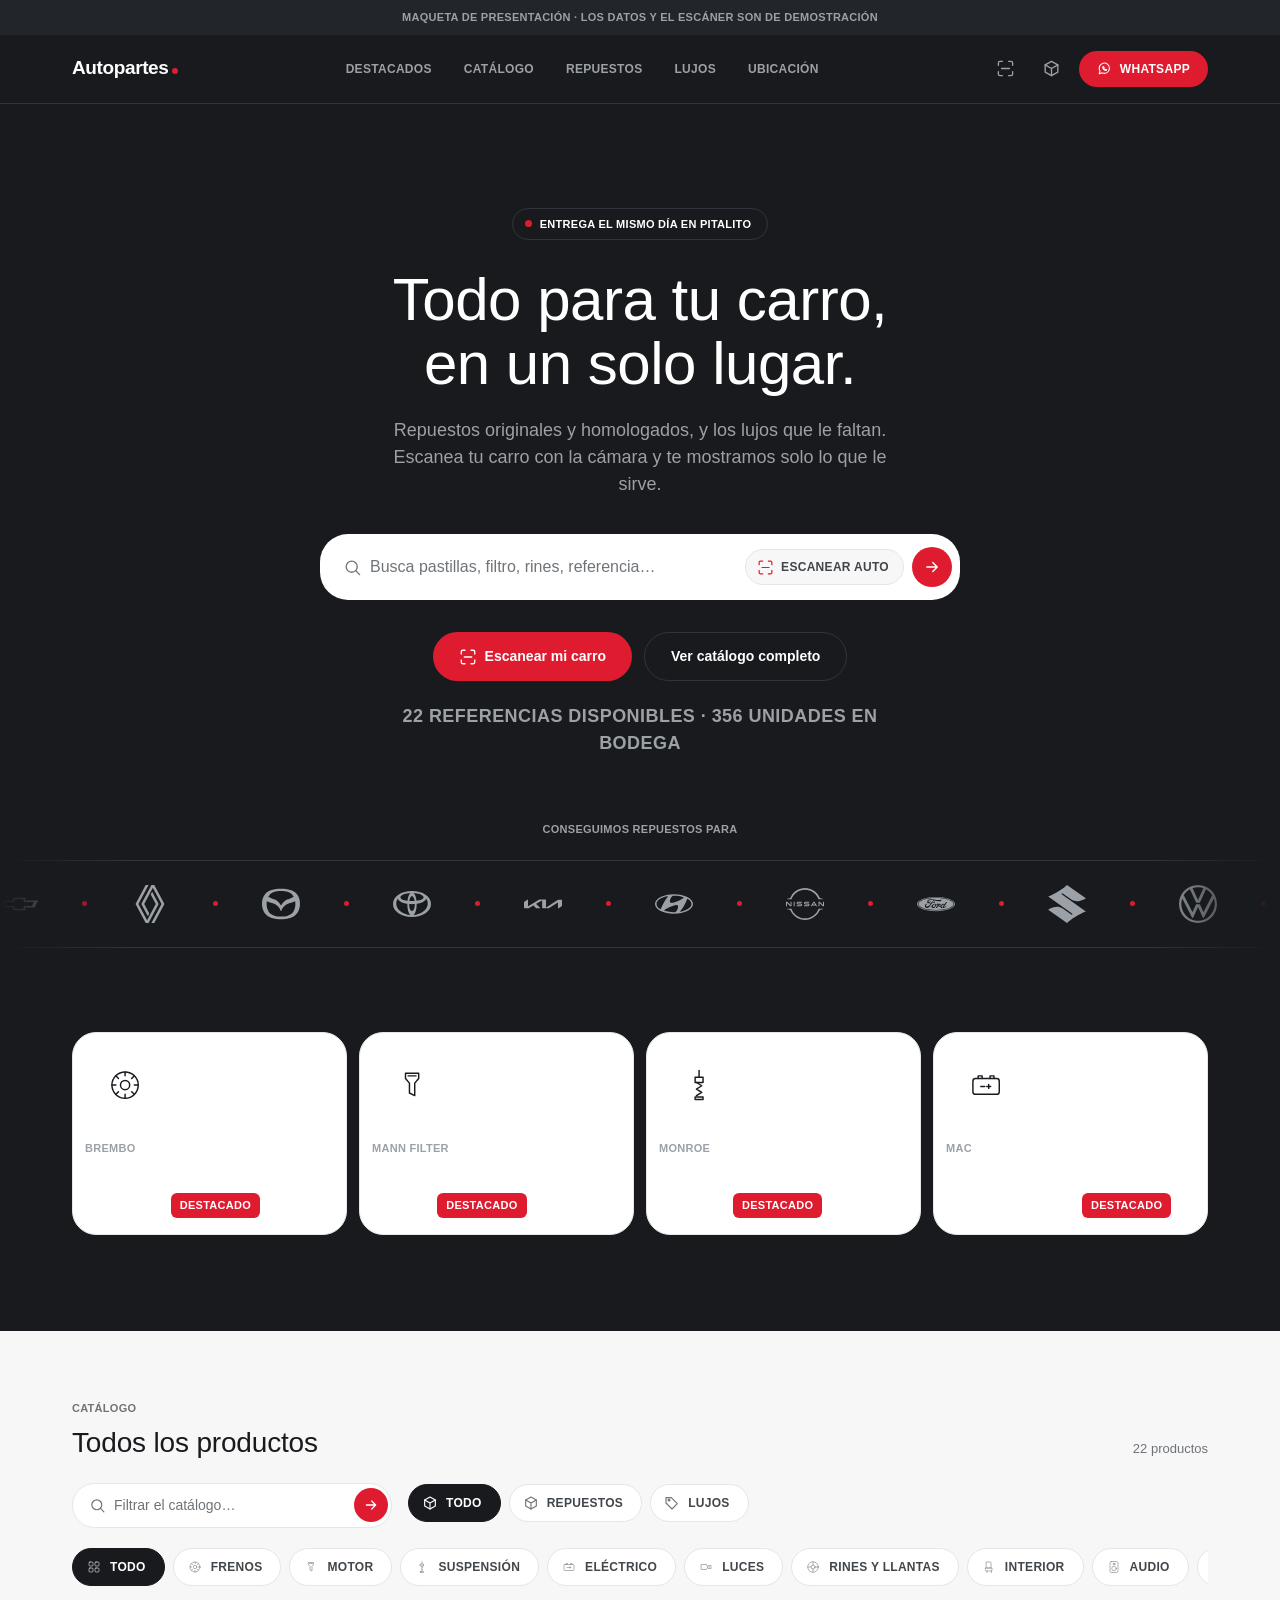
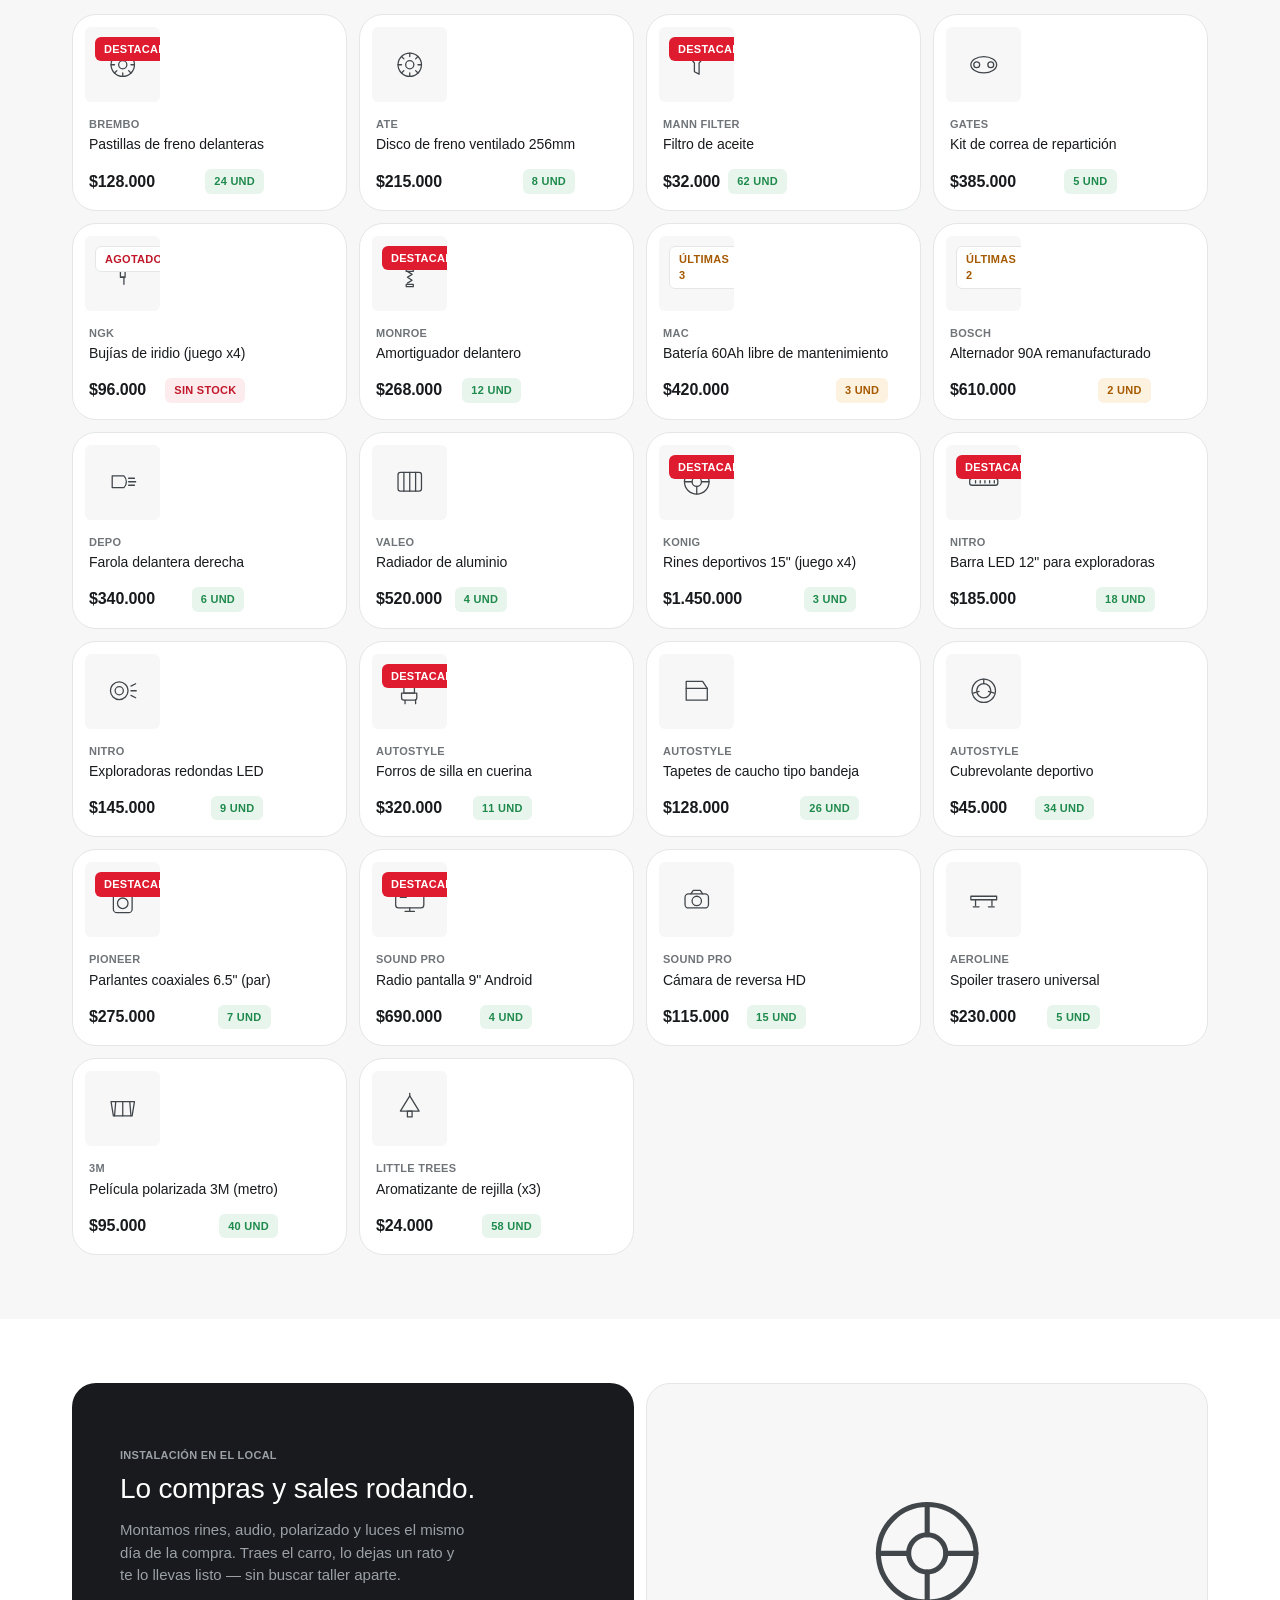
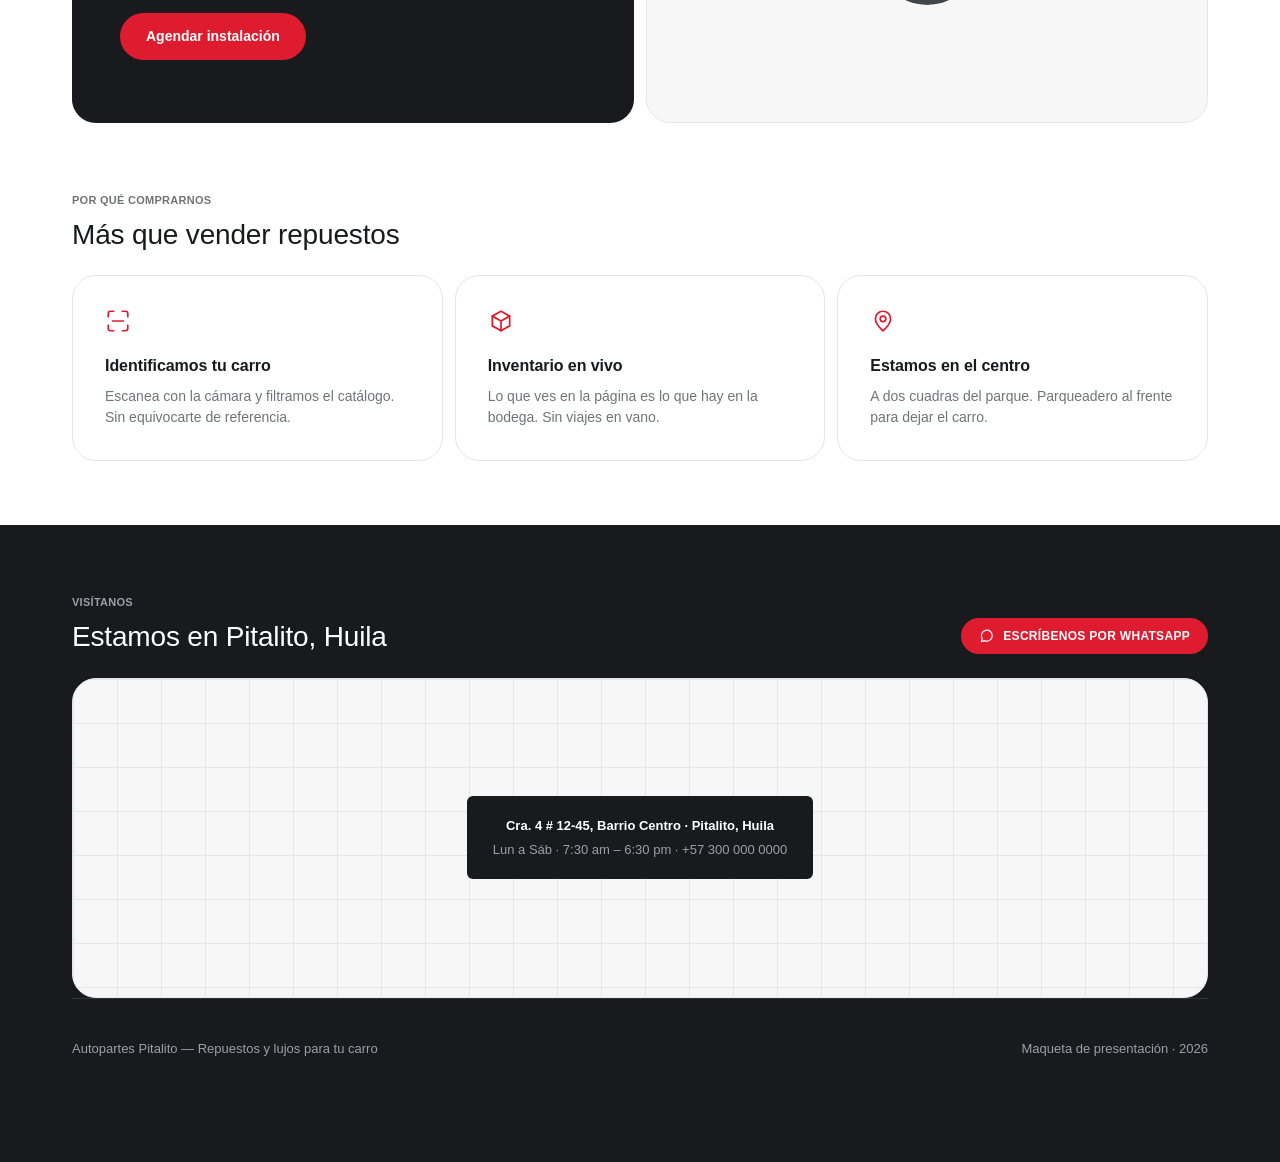
==== commit 14f76355: "Agrega cinta de logos de marcas en movimiento bajo el hero - Descarga los SVG de las 10 marcas a ass" ====
--- a/index.html
+++ b/index.html
@@ -67,6 +67,14 @@
           </div>
 
           <p class="hero-nota" id="hero-nota">—</p>
+        </div>
+
+        <!-- Cinta de marcas: se detiene al pasar el mouse -->
+        <div class="cinta-envoltura">
+          <span class="micro cinta-titulo">Conseguimos repuestos para</span>
+          <div class="cinta" role="marquee" aria-label="Marcas de carro con las que trabajamos">
+            <div class="cinta-pista" id="cinta-pista"></div>
+          </div>
         </div>
 
         <!-- Vitrina: los destacados sobre el escenario oscuro -->
@@ -222,6 +230,7 @@
   </div>
 
   <script src="assets/js/data.js"></script>
+  <script src="assets/js/logos.js"></script>
   <script src="assets/js/db.js"></script>
   <script src="assets/js/ui.js"></script>
   <script src="assets/js/escaner.js"></script>
--- a/assets/css/app.css
+++ b/assets/css/app.css
@@ -223,7 +223,7 @@
 .icon-btn--peligro:hover { background: var(--rojo); color: #fff; border-color: var(--rojo); }
 
 /* ---------- Hero: pila de texto centrada sobre banda oscura ---------- */
-.hero { padding: 104px 32px 96px; text-align: center; }
+.hero { padding: 104px 32px 64px; text-align: center; }
 .hero-eyebrow {
   display: inline-flex; align-items: center; gap: 8px;
   border: 1px solid var(--carbon-linea); color: #fff;
@@ -241,6 +241,44 @@
 .hero-nota {
   margin-top: 20px; font-size: 11px; font-weight: 600; text-transform: uppercase;
   letter-spacing: .025em; color: var(--carbon-texto);
+}
+
+/* ---------- Cinta de marcas en movimiento ---------- */
+.cinta-envoltura { margin-bottom: 84px; }
+.cinta-titulo { display: block; text-align: center; margin-bottom: 22px; color: var(--carbon-texto); }
+.cinta {
+  position: relative; overflow: hidden;
+  border-top: 1px solid var(--carbon-linea);
+  border-bottom: 1px solid var(--carbon-linea);
+  padding: 24px 0;
+  /* Se desvanece en los bordes para que no se vea el corte */
+  -webkit-mask-image: linear-gradient(90deg, transparent, #000 10%, #000 90%, transparent);
+  mask-image: linear-gradient(90deg, transparent, #000 10%, #000 90%, transparent);
+}
+.cinta-pista {
+  display: flex; width: max-content;
+  animation: desfile 38s linear infinite;
+}
+.cinta:hover .cinta-pista { animation-play-state: paused; }
+.cinta-item {
+  display: inline-flex; align-items: center; flex: none;
+  color: var(--carbon-texto); transition: color .2s;
+}
+.cinta-item:hover { color: #fff; }
+.cinta-logo { width: 38px; height: 38px; }
+.cinta-item::after {
+  content: ''; flex: none; width: 5px; height: 5px; border-radius: 50%;
+  background: var(--rojo); margin: 0 44px;
+}
+
+/* La pista lleva la lista duplicada: al correr media pista, reinicia sin salto */
+@keyframes desfile {
+  from { transform: translateX(0); }
+  to { transform: translateX(-50%); }
+}
+
+@media (prefers-reduced-motion: reduce) {
+  .cinta-pista { animation: none; justify-content: center; width: 100%; flex-wrap: wrap; gap: 8px 0; }
 }
 
 /* Vitrina de productos bajo el hero: el escenario oscuro */
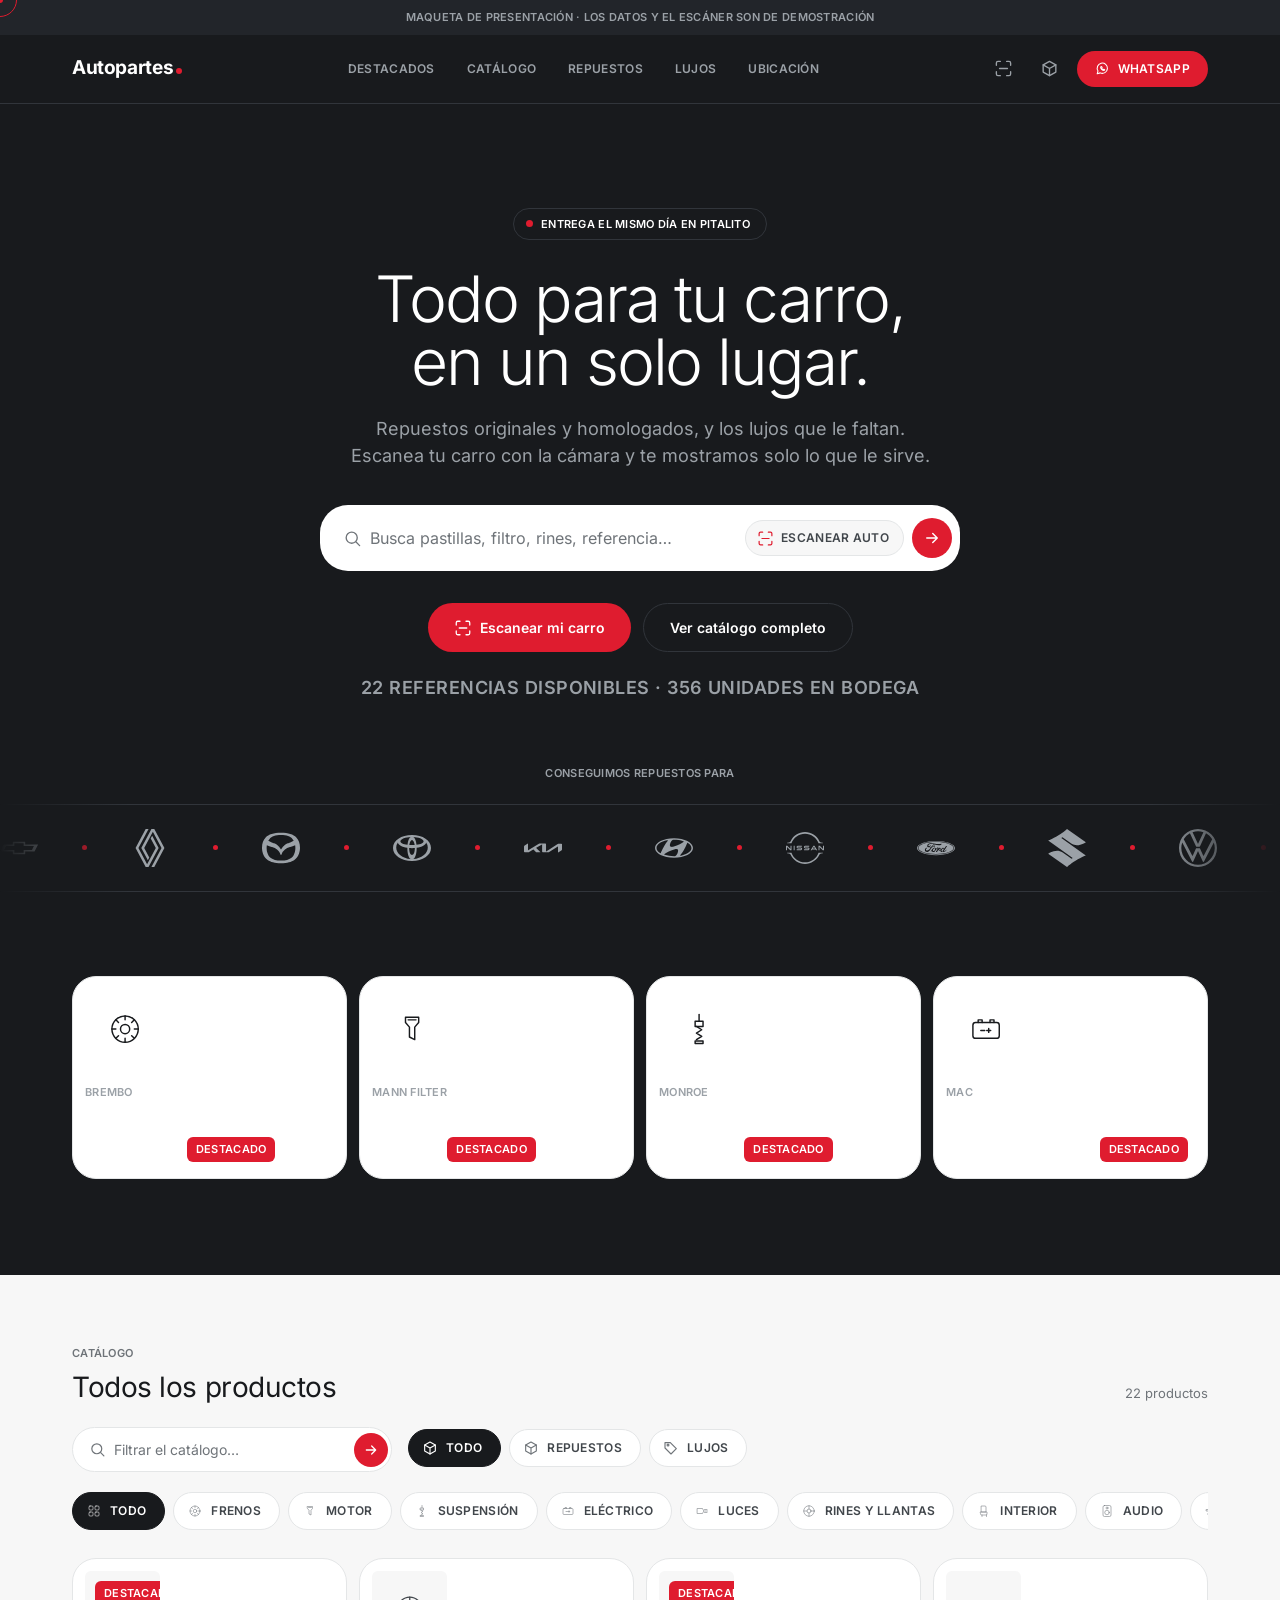
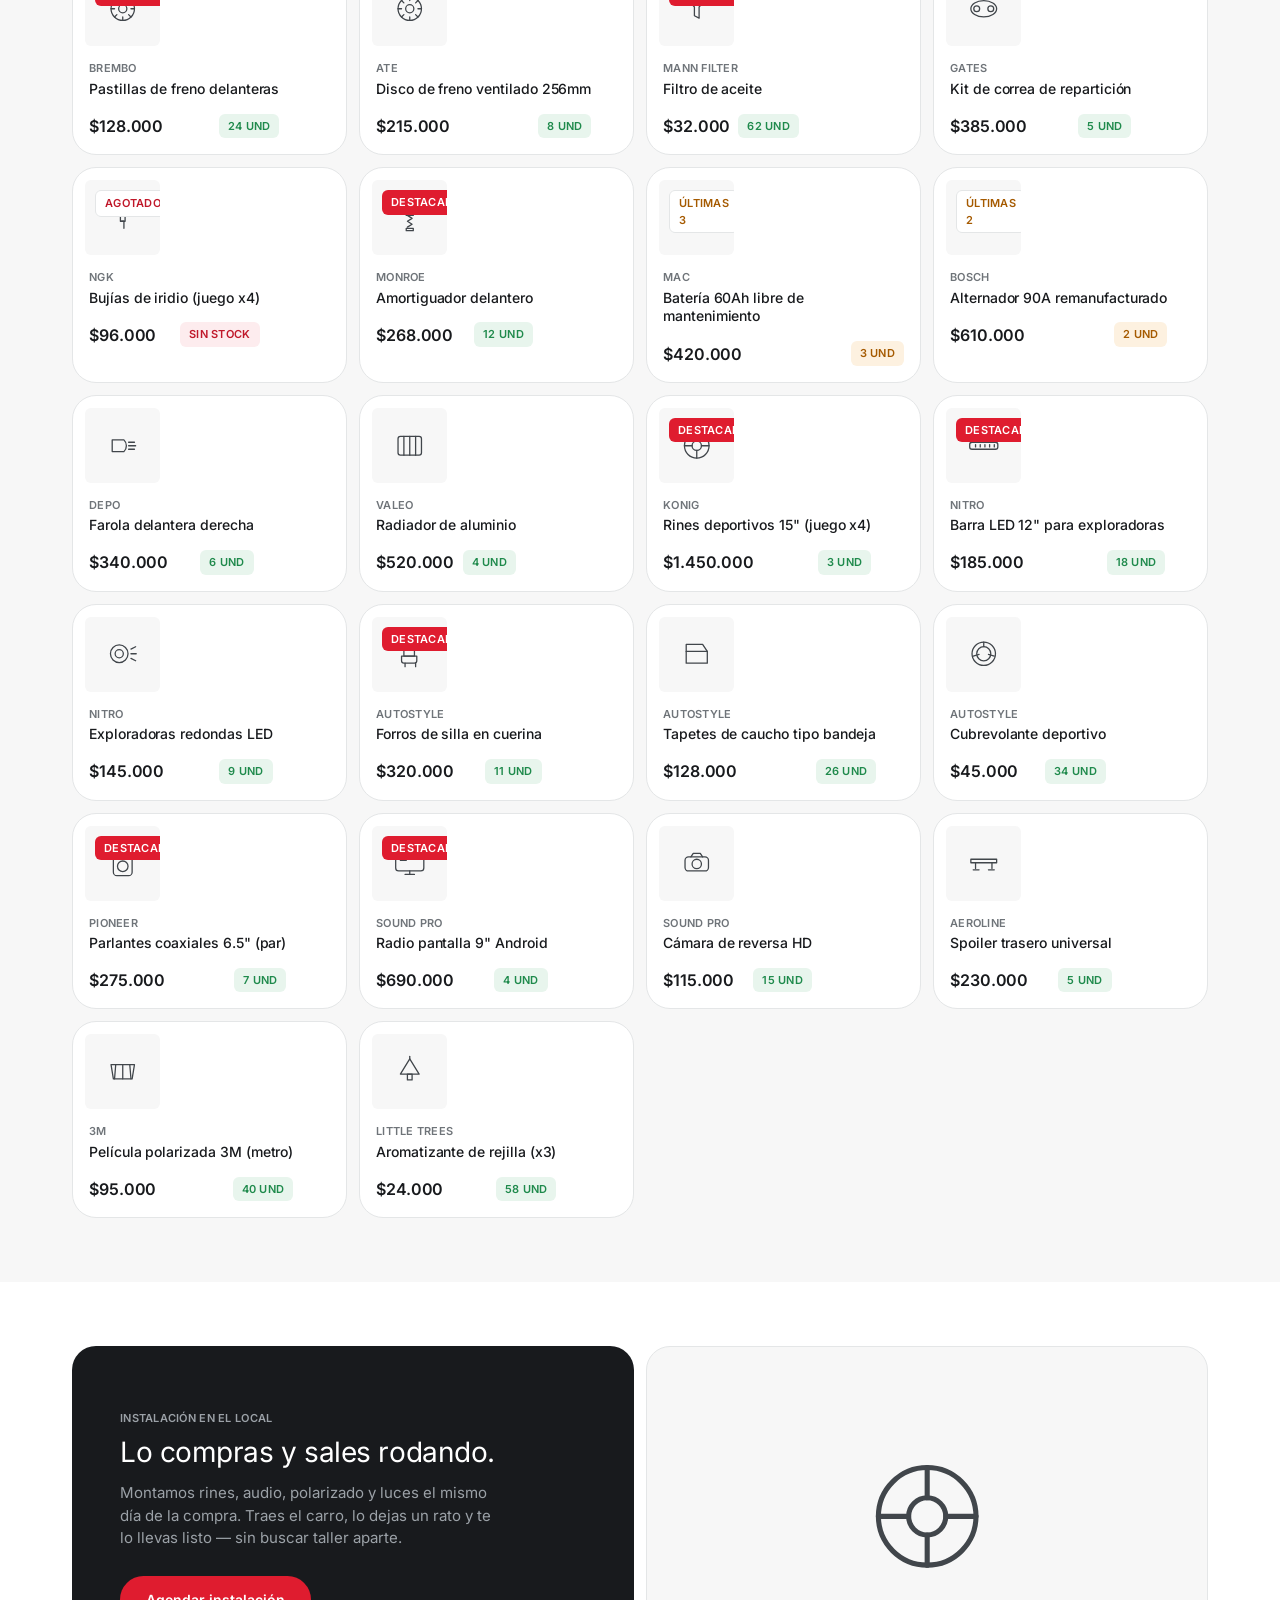
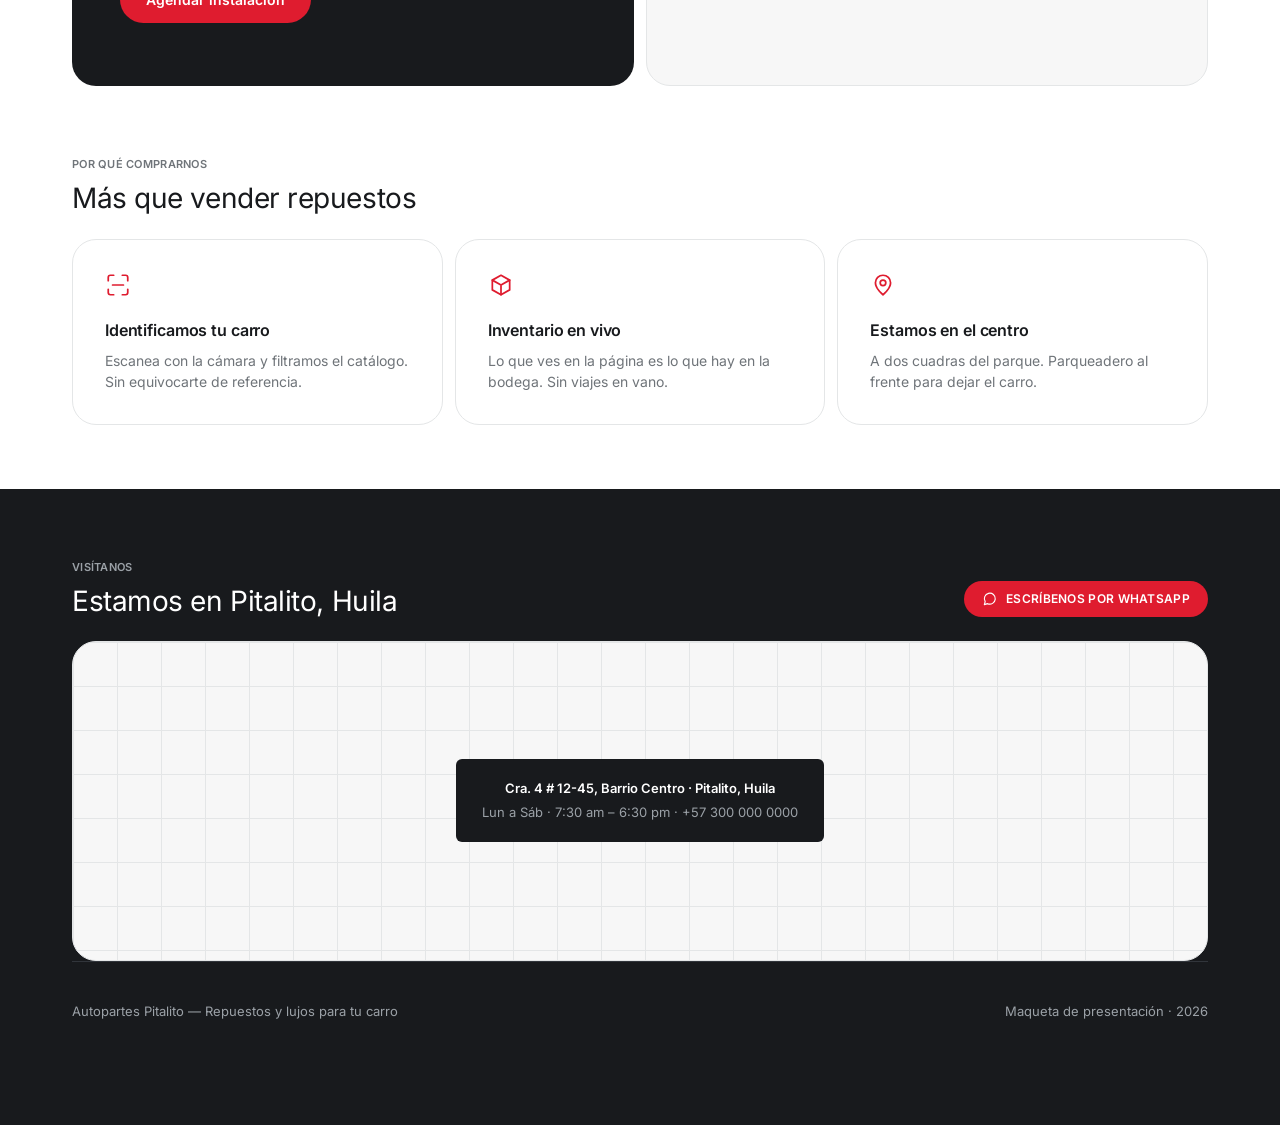
==== commit 2cc7a0ea: "Mejora la tipografia del hero y agrega cursor propio Tipografia: - Sirve Inter variable desde assets" ====
--- a/index.html
+++ b/index.html
@@ -234,6 +234,7 @@
   <script src="assets/js/db.js"></script>
   <script src="assets/js/ui.js"></script>
   <script src="assets/js/escaner.js"></script>
+  <script src="assets/js/cursor.js"></script>
   <script src="assets/js/tienda.js"></script>
 </body>
 
--- a/assets/css/app.css
+++ b/assets/css/app.css
@@ -4,6 +4,24 @@
    alternando con secciones claras de catálogo. Sin sombras: la
    profundidad sale del contraste entre superficies.
    ============================================================ */
+
+/* ---------- Tipografía ----------
+   Inter variable servida desde el proyecto: un solo archivo cubre los pesos
+   100-900. Local y no por CDN, porque la maqueta debe abrir sin internet. */
+@font-face {
+  font-family: 'Inter';
+  font-style: normal;
+  font-weight: 100 900;
+  font-display: swap;
+  src: url('../fonts/inter-variable.woff2') format('woff2');
+}
+@font-face {
+  font-family: 'Inter';
+  font-style: italic;
+  font-weight: 100 900;
+  font-display: swap;
+  src: url('../fonts/inter-variable-italic.woff2') format('woff2');
+}
 
 :root {
   /* Acento */
@@ -56,14 +74,25 @@
   font-size: 16px;
   line-height: 1.5;
   -webkit-font-smoothing: antialiased;
+  -moz-osx-font-smoothing: grayscale;
+  /* Sin negritas ni cursivas sintéticas: la variable ya trae todos los pesos */
+  font-synthesis: none;
 }
 
 body.no-scroll { overflow: hidden; }
 
-h1, h2, h3 { margin: 0; }
-h1 { font-size: 48px; font-weight: 300; line-height: 1.06; letter-spacing: -.008em; }
-h2 { font-size: 28px; font-weight: 400; line-height: 1.15; letter-spacing: -.006em; }
-h3 { font-size: 16px; font-weight: 600; letter-spacing: -.004em; }
+/* El tracking se cierra a medida que crece el tamaño: a 64px el espaciado
+   por defecto se ve suelto, y es lo que hacía ver genérico el titular. */
+h1, h2, h3 { margin: 0; text-wrap: balance; }
+h1 {
+  font-size: clamp(2rem, 1.2rem + 2.6vw, 3rem);
+  font-weight: 300; line-height: 1.04; letter-spacing: -.022em;
+}
+h2 {
+  font-size: clamp(1.375rem, 1.05rem + 1.1vw, 1.75rem);
+  font-weight: 400; line-height: 1.15; letter-spacing: -.016em;
+}
+h3 { font-size: 16px; font-weight: 600; letter-spacing: -.008em; }
 p { margin: 0; }
 a { color: inherit; text-decoration: none; }
 button { font: inherit; cursor: pointer; border: 0; background: none; color: inherit; }
@@ -232,7 +261,14 @@
   letter-spacing: .025em; margin-bottom: 28px;
 }
 .hero-eyebrow i { width: 7px; height: 7px; border-radius: 50%; background: var(--rojo); }
-.hero h1 { font-size: 60px; max-width: 16ch; margin: 0 auto; }
+/* Escala continua entre 320px y 1280px de ancho, sin saltos por breakpoint */
+.hero h1 {
+  font-size: clamp(2.5rem, 1.1rem + 5.6vw, 4rem);
+  letter-spacing: -.032em;
+  line-height: .98;
+  max-width: 18ch;
+  margin: 0 auto;
+}
 .hero p {
   margin: 22px auto 0; color: var(--carbon-texto);
   font-size: 18px; max-width: 54ch;
@@ -613,6 +649,51 @@
 .toast--error { background: var(--rojo); }
 .toast.out { opacity: 0; transition: opacity .24s; }
 
+/* ---------- Cursor propio ----------
+   Solo existe en escritorio con puntero fino. La clase la pone el JS en
+   <html> despues de crear los elementos: si el script falla, el puntero del
+   sistema sigue ahi y la pagina no queda inusable. */
+.cursor-punto, .cursor-anillo {
+  position: fixed; top: 0; left: 0; z-index: 100;
+  pointer-events: none; border-radius: 50%;
+  opacity: 0; transition: opacity .25s;
+  will-change: transform;
+}
+.cursor-punto { width: 6px; height: 6px; background: var(--rojo); }
+.cursor-anillo {
+  width: 34px; height: 34px; border: 1.5px solid var(--rojo);
+  transition: opacity .25s, width .22s, height .22s, background-color .22s, border-color .22s;
+}
+html.cursor-propio .cursor-punto,
+html.cursor-propio .cursor-anillo { opacity: 1; }
+
+/* Sobre algo accionable el anillo crece y se tine */
+html.cursor-propio.cursor-activo .cursor-anillo {
+  width: 52px; height: 52px; background: rgba(223, 28, 47, .12);
+}
+/* Sobre campos de texto se cede al cursor del sistema */
+html.cursor-propio.cursor-texto .cursor-punto,
+html.cursor-propio.cursor-texto .cursor-anillo { opacity: 0; }
+/* Fuera de la ventana */
+html.cursor-propio.cursor-fuera .cursor-punto,
+html.cursor-propio.cursor-fuera .cursor-anillo { opacity: 0; }
+
+@media (hover: hover) and (pointer: fine) {
+  html.cursor-propio, html.cursor-propio * { cursor: none; }
+  html.cursor-propio input:not([type="checkbox"]),
+  html.cursor-propio textarea { cursor: text; }
+  html.cursor-propio select { cursor: pointer; }
+}
+
+/* En tactil no se muestran nunca */
+@media (hover: none), (pointer: coarse) {
+  .cursor-punto, .cursor-anillo { display: none; }
+}
+
+@media (prefers-reduced-motion: reduce) {
+  .cursor-anillo { transition: opacity .25s; }
+}
+
 /* ---------- Aviso de maqueta ---------- */
 .aviso-demo {
   background: var(--carbon-2); color: var(--carbon-texto);
@@ -624,7 +705,6 @@
 @media (max-width: 1060px) {
   .navlinks { justify-content: flex-start; }
   .hero { padding: 72px 32px 64px; }
-  .hero h1 { font-size: 46px; }
   .vitrina { grid-template-columns: repeat(2, 1fr); padding-bottom: 64px; }
   .info-grid { grid-template-columns: 1fr; }
   .kpis { grid-template-columns: repeat(2, 1fr); }
@@ -646,8 +726,6 @@
   .hero { padding: 52px 18px 44px; }
   .vitrina { padding: 0 18px 52px; gap: 10px; }
   .vitrina-item { padding: 14px; }
-  h1, .hero h1 { font-size: 34px; }
-  h2 { font-size: 22px; }
   .hero p { font-size: 16px; }
   .buscador--hero { margin-top: 26px; }
   .buscador--compacto { max-width: none; flex-basis: 100%; }
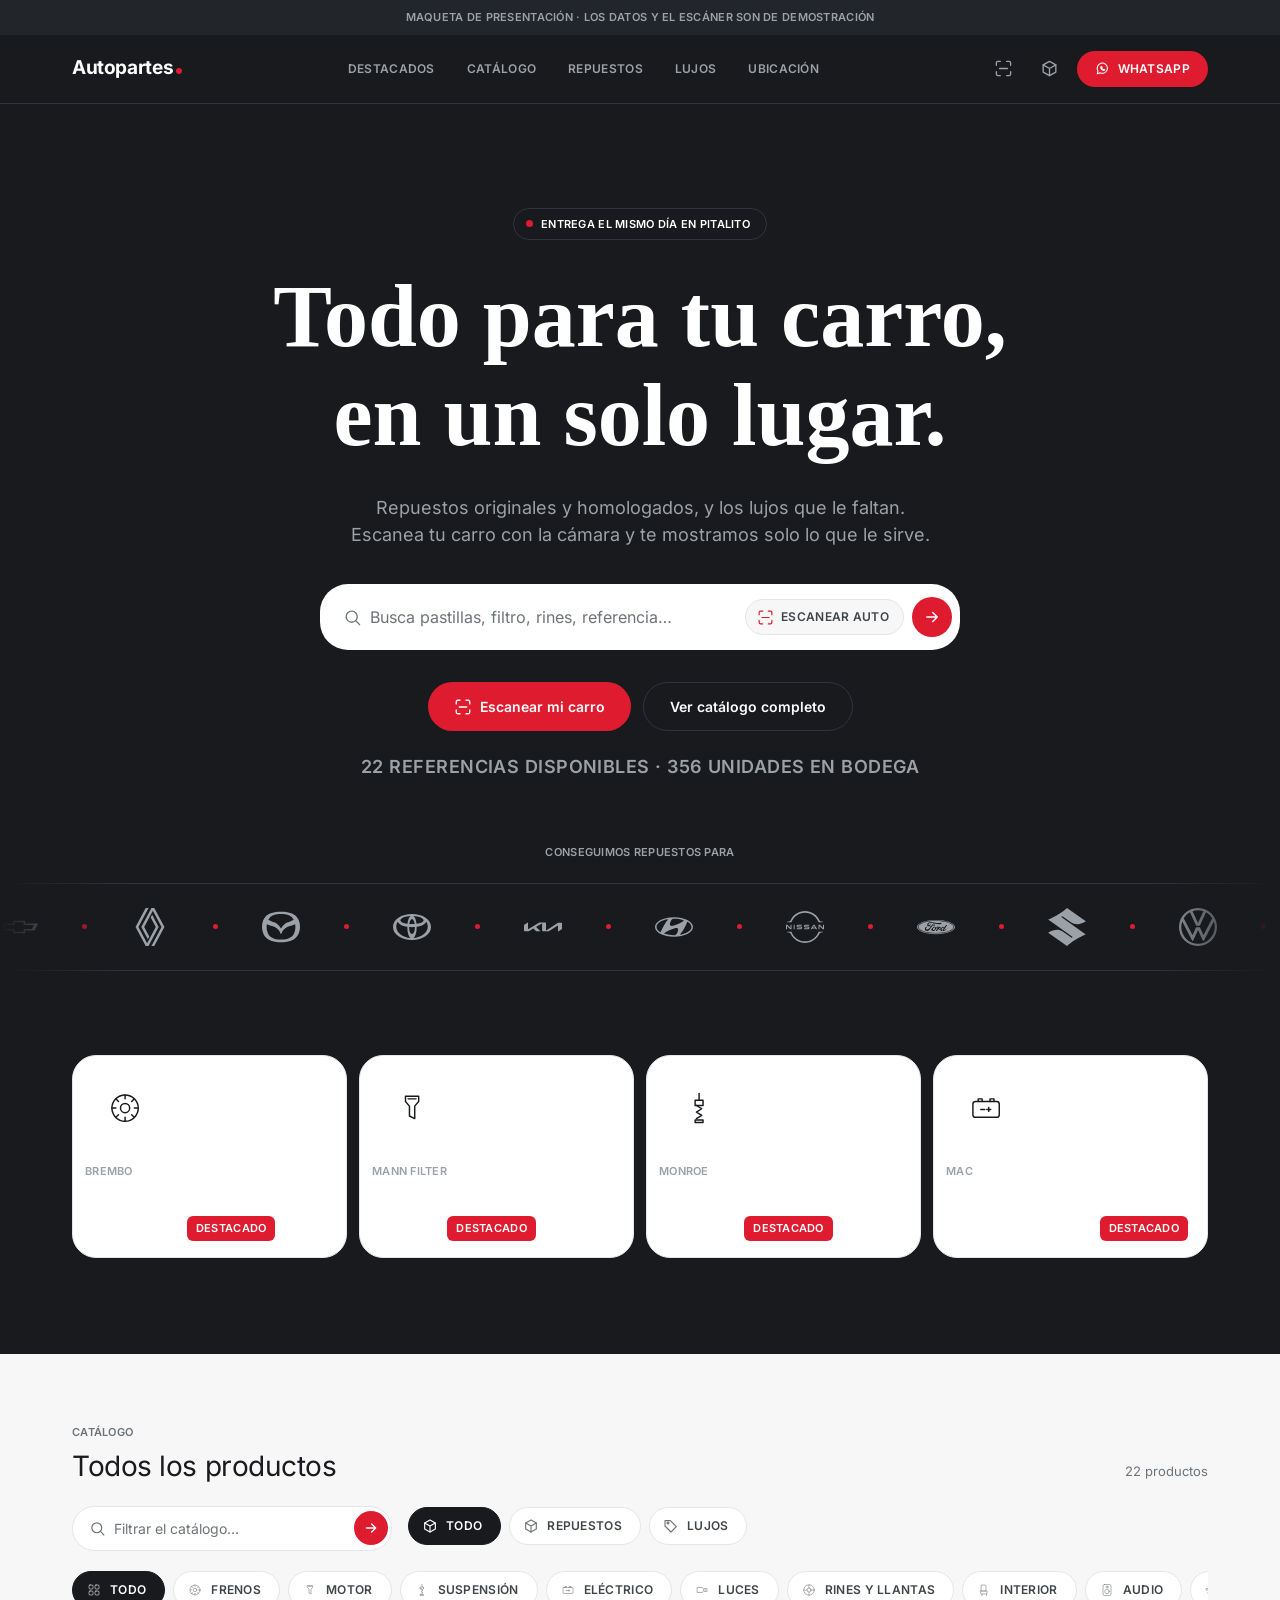
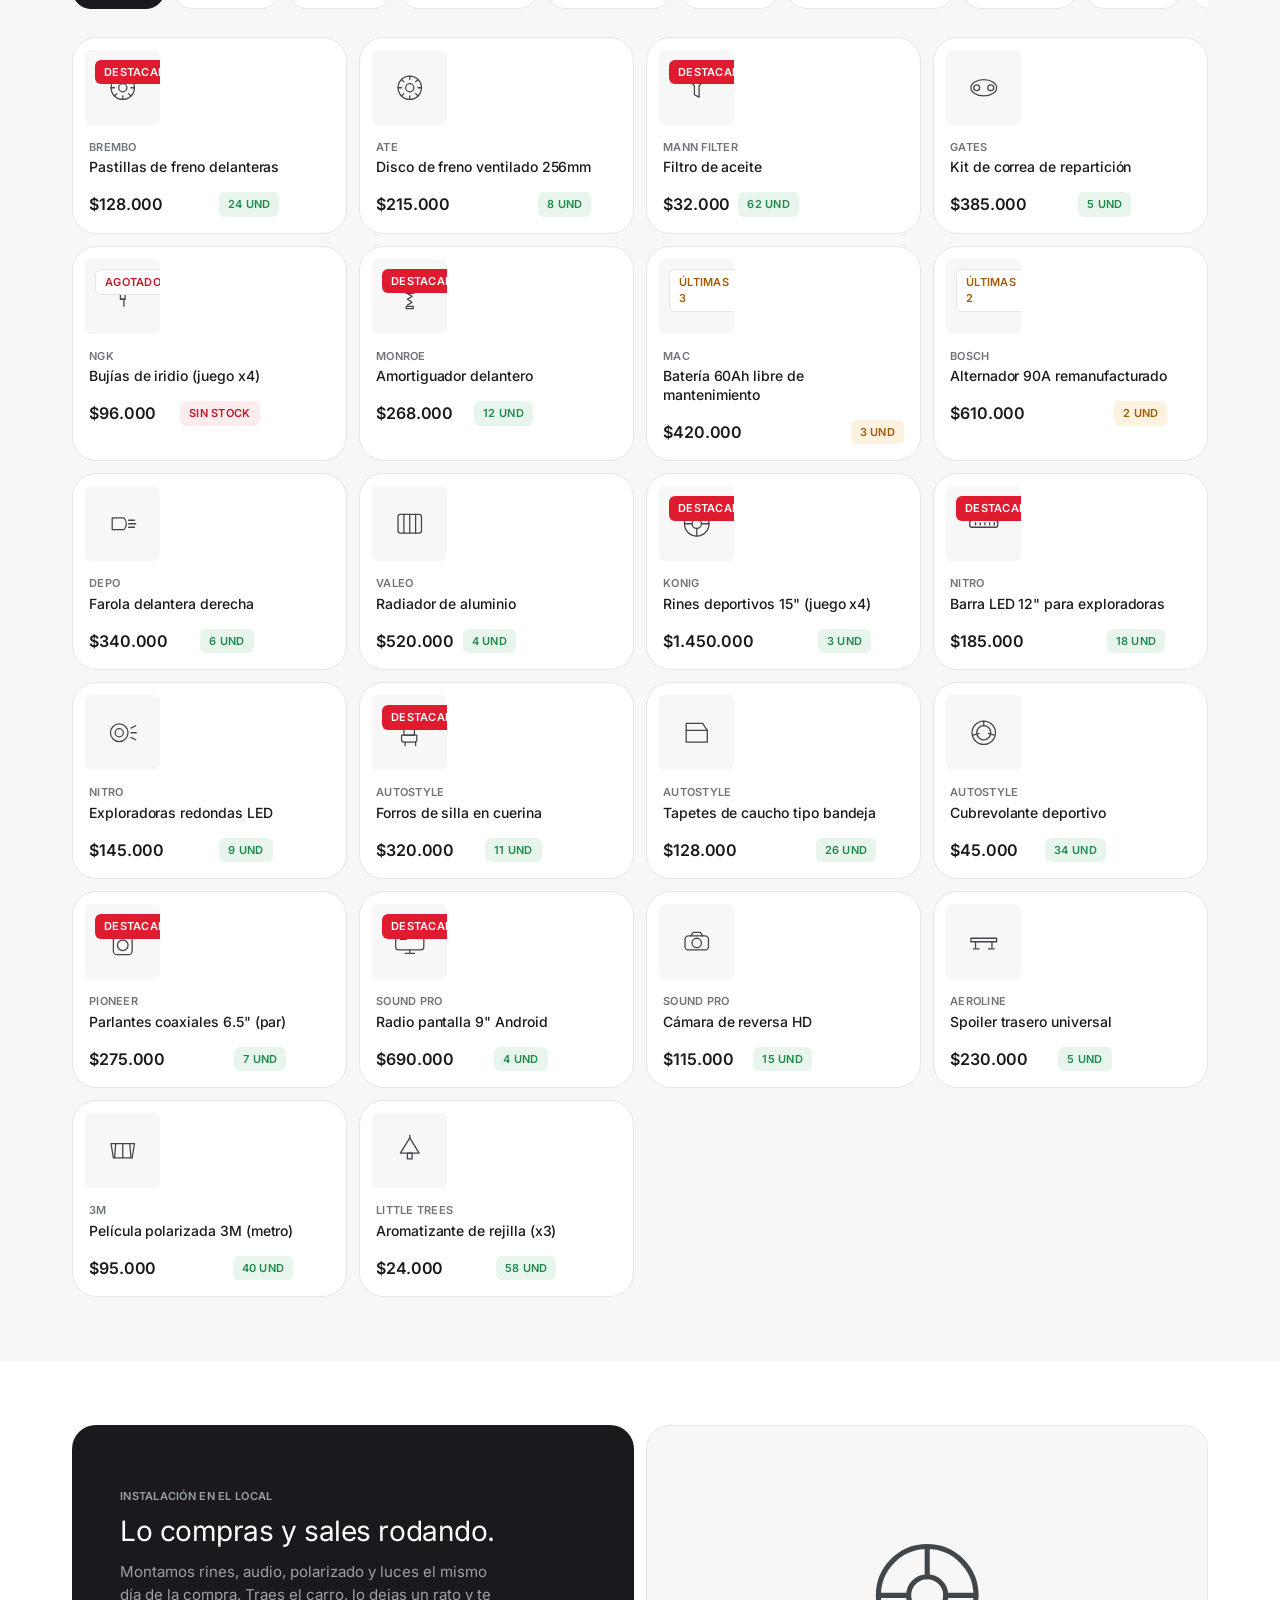
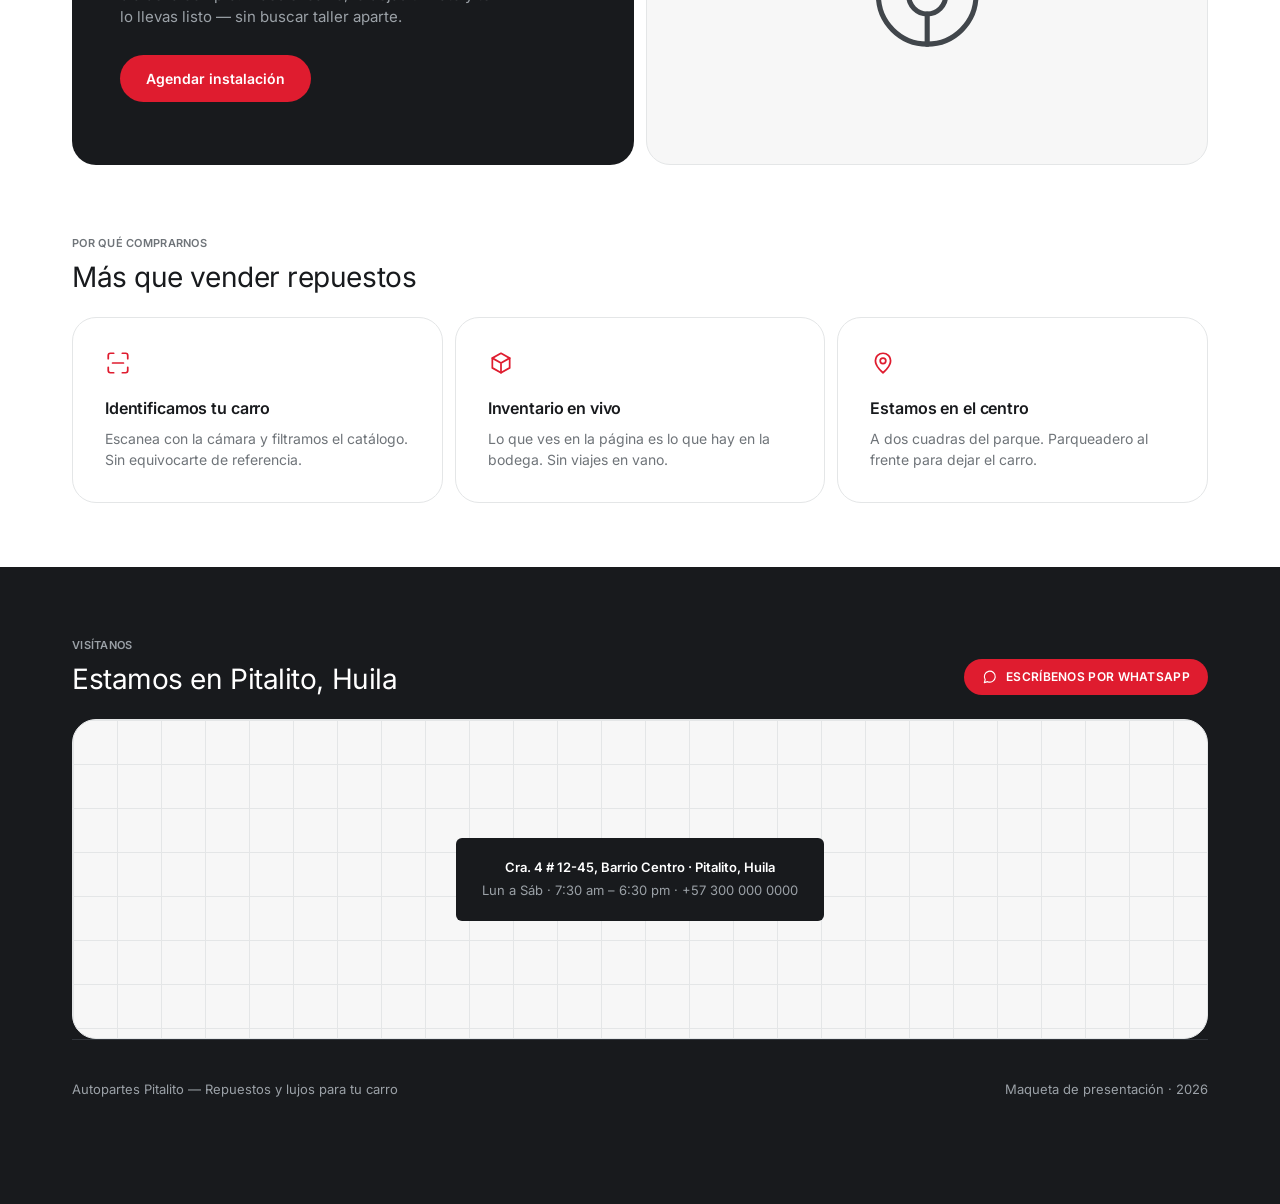
==== commit 183083b8: "Titular del hero en cursiva y corta el cache del navegador El usuario reportaba ver la misma tipogra" ====
--- a/index.html
+++ b/index.html
@@ -6,7 +6,9 @@
   <meta name="viewport" content="width=device-width, initial-scale=1">
   <title>Autopartes Pitalito — Repuestos y lujos para carro</title>
   <meta name="description" content="Catálogo de repuestos y lujos para carros en Pitalito, Huila.">
-  <link rel="stylesheet" href="assets/css/app.css">
+  <!-- El ?v= obliga al navegador a traer la version nueva en vez de la
+       cacheada. Subir el numero cada vez que se toque el CSS o el JS. -->
+  <link rel="stylesheet" href="assets/css/app.css?v=3">
 </head>
 
 <body>
@@ -229,13 +231,13 @@
     </div>
   </div>
 
-  <script src="assets/js/data.js"></script>
-  <script src="assets/js/logos.js"></script>
-  <script src="assets/js/db.js"></script>
-  <script src="assets/js/ui.js"></script>
-  <script src="assets/js/escaner.js"></script>
-  <script src="assets/js/cursor.js"></script>
-  <script src="assets/js/tienda.js"></script>
+  <script src="assets/js/data.js?v=3"></script>
+  <script src="assets/js/logos.js?v=3"></script>
+  <script src="assets/js/db.js?v=3"></script>
+  <script src="assets/js/ui.js?v=3"></script>
+  <script src="assets/js/escaner.js?v=3"></script>
+  <script src="assets/js/cursor.js?v=3"></script>
+  <script src="assets/js/tienda.js?v=3"></script>
 </body>
 
 </html>
--- a/assets/css/app.css
+++ b/assets/css/app.css
@@ -21,6 +21,15 @@
   font-weight: 100 900;
   font-display: swap;
   src: url('../fonts/inter-variable-italic.woff2') format('woff2');
+}
+/* Cursiva del titular del hero. Solo se usa ahí: el resto del sitio
+   sigue en Inter. */
+@font-face {
+  font-family: 'Dancing Script';
+  font-style: normal;
+  font-weight: 400 700;
+  font-display: swap;
+  src: url('../fonts/dancing-script.woff2') format('woff2');
 }
 
 :root {
@@ -261,13 +270,19 @@
   letter-spacing: .025em; margin-bottom: 28px;
 }
 .hero-eyebrow i { width: 7px; height: 7px; border-radius: 50%; background: var(--rojo); }
-/* Escala continua entre 320px y 1280px de ancho, sin saltos por breakpoint */
+/* Titular en cursiva. Las tipografías de este tipo necesitan más tamaño y
+   más interlineado que una de palo seco: los trazos ascendentes y
+   descendentes se cruzan entre líneas si se aprieta. El tracking va en
+   cero, porque separar letras rompe el enlace entre ellas. */
 .hero h1 {
-  font-size: clamp(2.5rem, 1.1rem + 5.6vw, 4rem);
-  letter-spacing: -.032em;
-  line-height: .98;
-  max-width: 18ch;
+  font-family: 'Dancing Script', 'Segoe Script', cursive;
+  font-size: clamp(3rem, 1rem + 8vw, 5.5rem);
+  font-weight: 600;
+  letter-spacing: 0;
+  line-height: 1.12;
+  max-width: 20ch;
   margin: 0 auto;
+  padding-bottom: .08em;   /* aire para los descendentes de la g y la y */
 }
 .hero p {
   margin: 22px auto 0; color: var(--carbon-texto);
@@ -649,34 +664,43 @@
 .toast--error { background: var(--rojo); }
 .toast.out { opacity: 0; transition: opacity .24s; }
 
-/* ---------- Cursor propio ----------
-   Solo existe en escritorio con puntero fino. La clase la pone el JS en
-   <html> despues de crear los elementos: si el script falla, el puntero del
-   sistema sigue ahi y la pagina no queda inusable. */
-.cursor-punto, .cursor-anillo {
+/* ---------- Cursor: mira de escáner ----------
+   Mismo motivo visual que .marco del visor del escáner. Solo existe en
+   escritorio con puntero fino. La clase la pone el JS en <html> despues de
+   crear los elementos: si el script falla, el puntero del sistema sigue
+   ahi y la pagina no queda inusable. */
+.cursor-mira {
   position: fixed; top: 0; left: 0; z-index: 100;
-  pointer-events: none; border-radius: 50%;
-  opacity: 0; transition: opacity .25s;
-  will-change: transform;
-}
-.cursor-punto { width: 6px; height: 6px; background: var(--rojo); }
-.cursor-anillo {
-  width: 34px; height: 34px; border: 1.5px solid var(--rojo);
-  transition: opacity .25s, width .22s, height .22s, background-color .22s, border-color .22s;
-}
-html.cursor-propio .cursor-punto,
-html.cursor-propio .cursor-anillo { opacity: 1; }
-
-/* Sobre algo accionable el anillo crece y se tine */
-html.cursor-propio.cursor-activo .cursor-anillo {
-  width: 52px; height: 52px; background: rgba(223, 28, 47, .12);
-}
+  width: 38px; height: 38px; pointer-events: none;
+  opacity: 0; will-change: transform;
+  transition: opacity .2s, width .18s cubic-bezier(.2,.8,.3,1), height .18s cubic-bezier(.2,.8,.3,1);
+}
+/* Las cuatro esquinas, cada una con solo dos bordes */
+.cursor-mira i {
+  position: absolute; width: 9px; height: 9px;
+  border: 2px solid var(--rojo);
+  transition: width .18s, height .18s;
+}
+.cursor-mira i:nth-child(1) { top: 0; left: 0; border-right: 0; border-bottom: 0; }
+.cursor-mira i:nth-child(2) { top: 0; right: 0; border-left: 0; border-bottom: 0; }
+.cursor-mira i:nth-child(3) { bottom: 0; left: 0; border-right: 0; border-top: 0; }
+.cursor-mira i:nth-child(4) { bottom: 0; right: 0; border-left: 0; border-top: 0; }
+/* Punto central: marca la posicion exacta del puntero */
+.cursor-mira b {
+  position: absolute; top: 50%; left: 50%;
+  width: 3px; height: 3px; margin: -1.5px 0 0 -1.5px;
+  border-radius: 50%; background: var(--rojo);
+}
+
+html.cursor-propio .cursor-mira { opacity: 1; }
+
+/* Sobre algo accionable la mira se cierra y las esquinas se alargan */
+html.cursor-propio.cursor-activo .cursor-mira { width: 26px; height: 26px; }
+html.cursor-propio.cursor-activo .cursor-mira i { width: 11px; height: 11px; }
+
 /* Sobre campos de texto se cede al cursor del sistema */
-html.cursor-propio.cursor-texto .cursor-punto,
-html.cursor-propio.cursor-texto .cursor-anillo { opacity: 0; }
-/* Fuera de la ventana */
-html.cursor-propio.cursor-fuera .cursor-punto,
-html.cursor-propio.cursor-fuera .cursor-anillo { opacity: 0; }
+html.cursor-propio.cursor-texto .cursor-mira,
+html.cursor-propio.cursor-fuera .cursor-mira { opacity: 0; }
 
 @media (hover: hover) and (pointer: fine) {
   html.cursor-propio, html.cursor-propio * { cursor: none; }
@@ -685,13 +709,13 @@
   html.cursor-propio select { cursor: pointer; }
 }
 
-/* En tactil no se muestran nunca */
+/* En tactil no se muestra nunca */
 @media (hover: none), (pointer: coarse) {
-  .cursor-punto, .cursor-anillo { display: none; }
+  .cursor-mira { display: none; }
 }
 
 @media (prefers-reduced-motion: reduce) {
-  .cursor-anillo { transition: opacity .25s; }
+  .cursor-mira, .cursor-mira i { transition: opacity .2s; }
 }
 
 /* ---------- Aviso de maqueta ---------- */
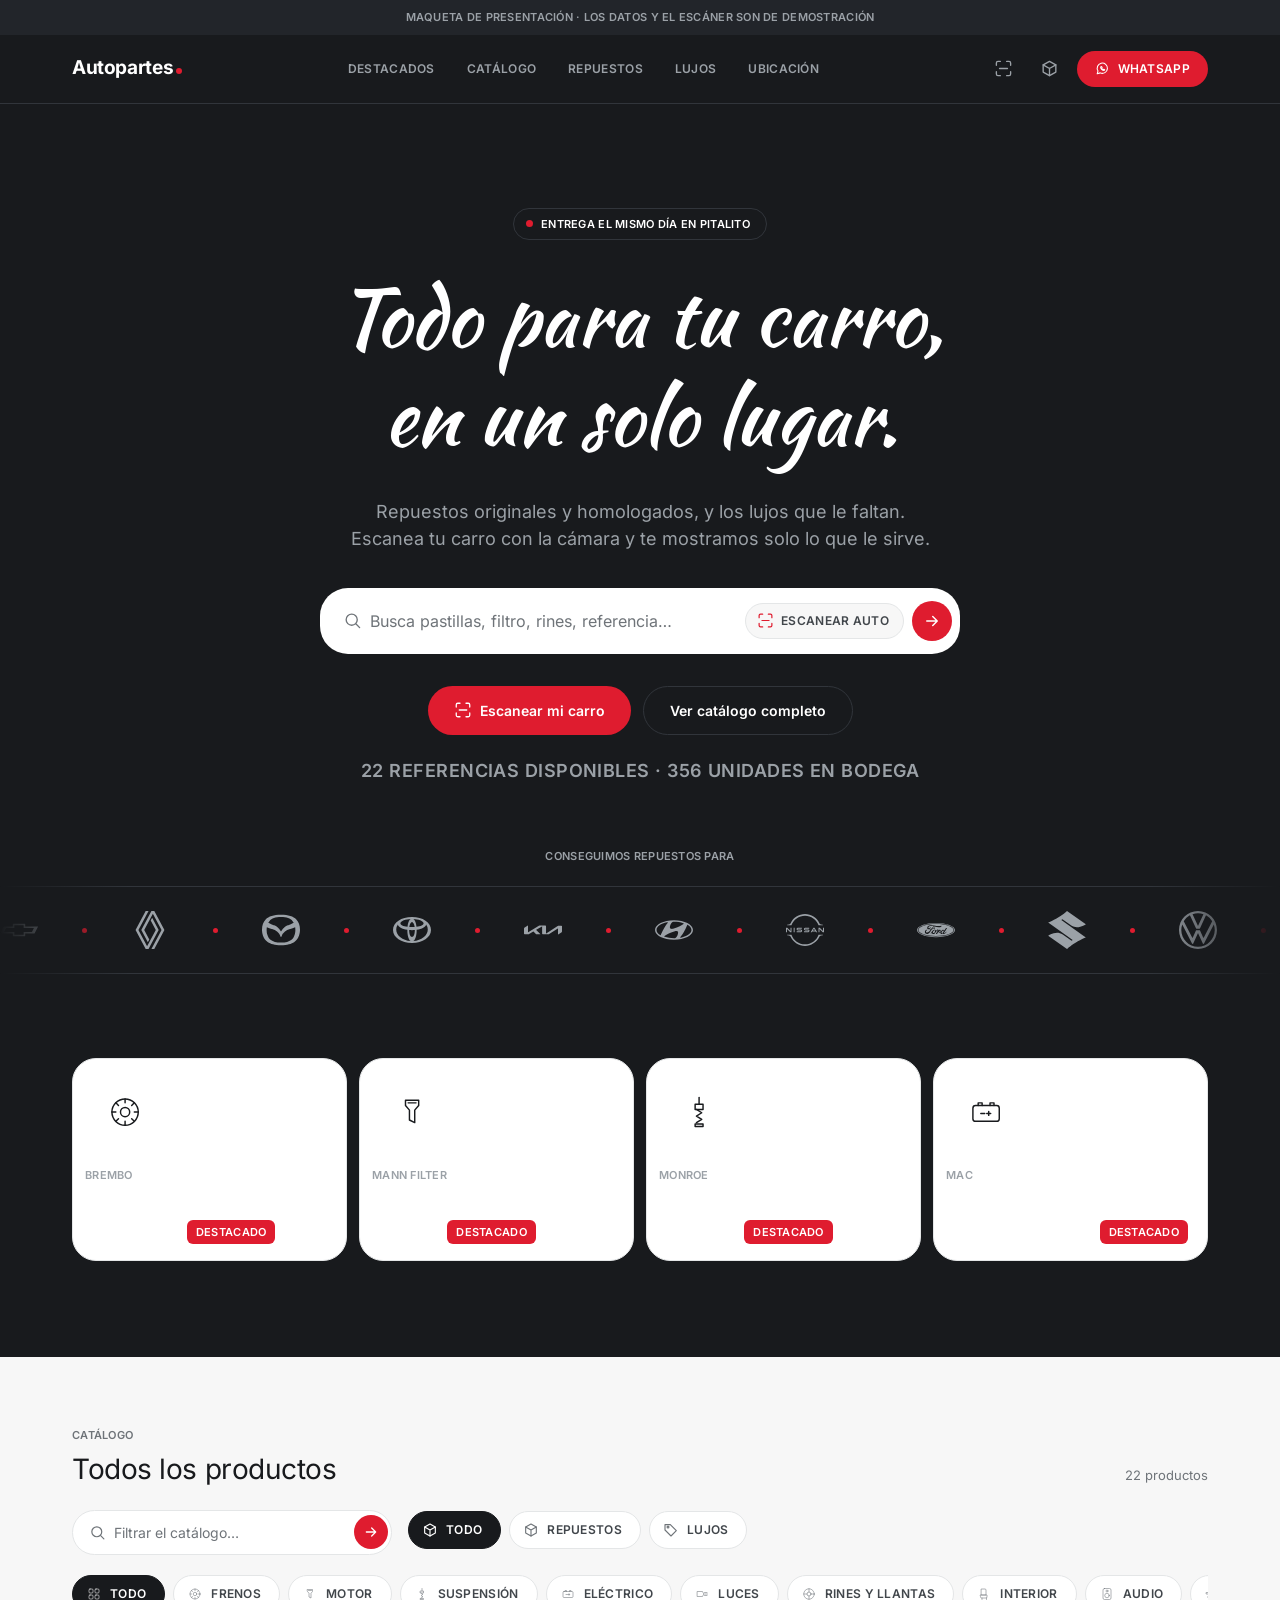
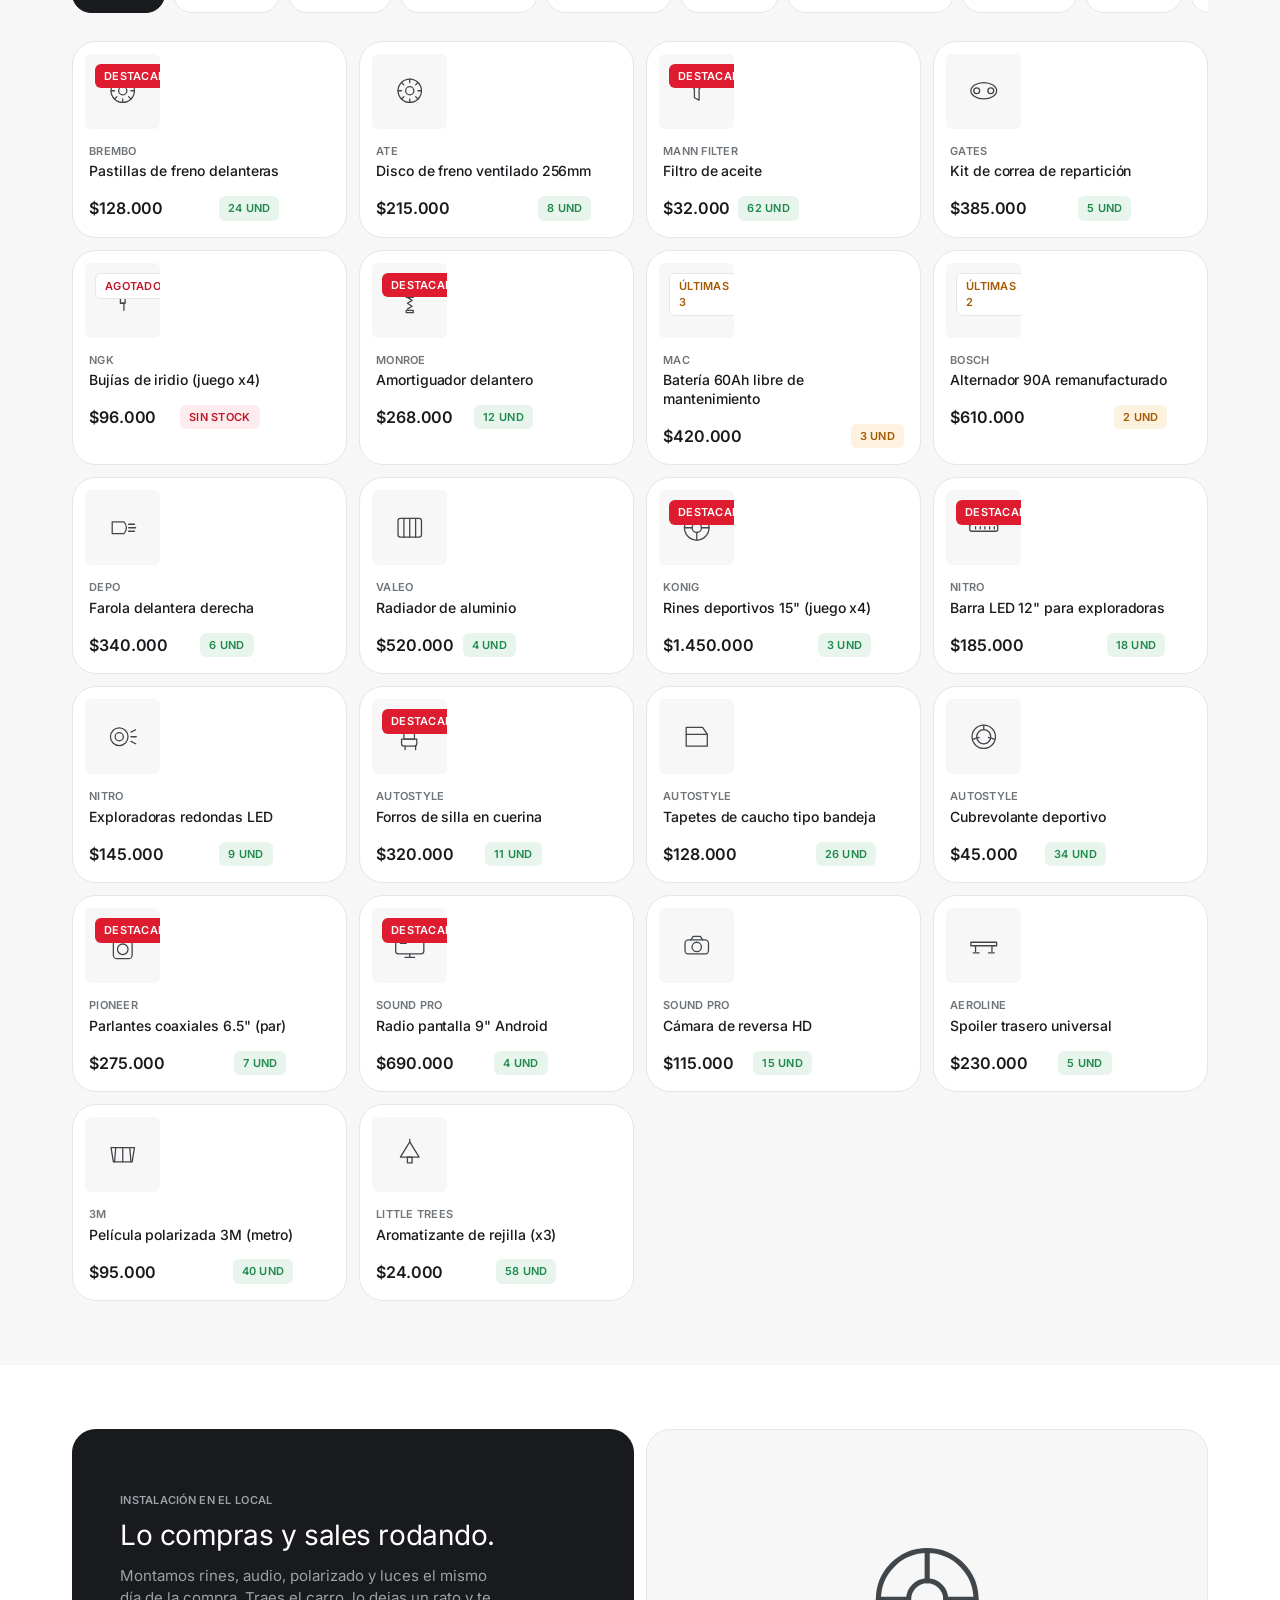
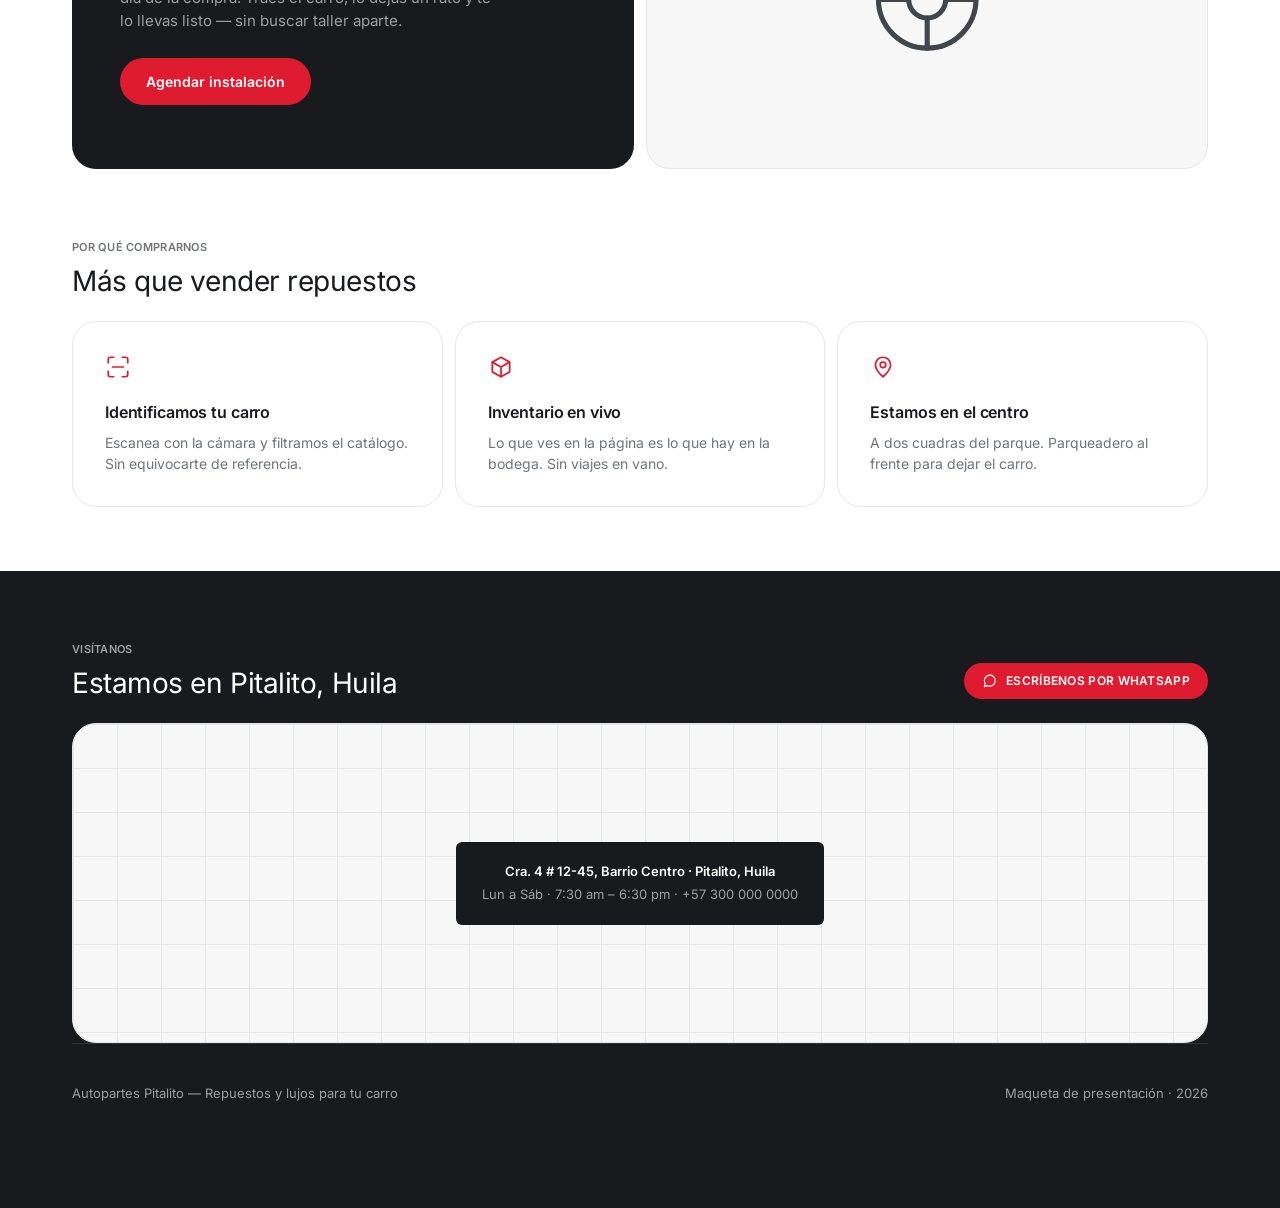
==== commit fc628ac7: "Cambia el titular a Kaushan Script Reemplaza Dancing Script por Kaushan Script: trazo de pincel de r" ====
--- a/index.html
+++ b/index.html
@@ -8,7 +8,7 @@
   <meta name="description" content="Catálogo de repuestos y lujos para carros en Pitalito, Huila.">
   <!-- El ?v= obliga al navegador a traer la version nueva en vez de la
        cacheada. Subir el numero cada vez que se toque el CSS o el JS. -->
-  <link rel="stylesheet" href="assets/css/app.css?v=3">
+  <link rel="stylesheet" href="assets/css/app.css?v=4">
 </head>
 
 <body>
@@ -231,13 +231,13 @@
     </div>
   </div>
 
-  <script src="assets/js/data.js?v=3"></script>
-  <script src="assets/js/logos.js?v=3"></script>
-  <script src="assets/js/db.js?v=3"></script>
-  <script src="assets/js/ui.js?v=3"></script>
-  <script src="assets/js/escaner.js?v=3"></script>
-  <script src="assets/js/cursor.js?v=3"></script>
-  <script src="assets/js/tienda.js?v=3"></script>
+  <script src="assets/js/data.js?v=4"></script>
+  <script src="assets/js/logos.js?v=4"></script>
+  <script src="assets/js/db.js?v=4"></script>
+  <script src="assets/js/ui.js?v=4"></script>
+  <script src="assets/js/escaner.js?v=4"></script>
+  <script src="assets/js/cursor.js?v=4"></script>
+  <script src="assets/js/tienda.js?v=4"></script>
 </body>
 
 </html>
--- a/assets/css/app.css
+++ b/assets/css/app.css
@@ -22,14 +22,15 @@
   font-display: swap;
   src: url('../fonts/inter-variable-italic.woff2') format('woff2');
 }
-/* Cursiva del titular del hero. Solo se usa ahí: el resto del sitio
-   sigue en Inter. */
+/* Cursiva del titular del hero: pincel de rotulista, el trazo de los
+   letreros pintados a mano de taller. Solo trae peso 400. Se usa
+   únicamente en el titular; el resto del sitio sigue en Inter. */
 @font-face {
-  font-family: 'Dancing Script';
+  font-family: 'Kaushan Script';
   font-style: normal;
-  font-weight: 400 700;
+  font-weight: 400;
   font-display: swap;
-  src: url('../fonts/dancing-script.woff2') format('woff2');
+  src: url('../fonts/kaushan-script.woff2') format('woff2');
 }
 
 :root {
@@ -275,14 +276,14 @@
    descendentes se cruzan entre líneas si se aprieta. El tracking va en
    cero, porque separar letras rompe el enlace entre ellas. */
 .hero h1 {
-  font-family: 'Dancing Script', 'Segoe Script', cursive;
-  font-size: clamp(3rem, 1rem + 8vw, 5.5rem);
-  font-weight: 600;
+  font-family: 'Kaushan Script', 'Segoe Script', cursive;
+  font-size: clamp(2.75rem, .9rem + 7.4vw, 5rem);
+  font-weight: 400;          /* la fuente solo trae este peso */
   letter-spacing: 0;
-  line-height: 1.12;
-  max-width: 20ch;
+  line-height: 1.24;         /* el pincel sube y baja más que una cursiva fina */
+  max-width: 18ch;
   margin: 0 auto;
-  padding-bottom: .08em;   /* aire para los descendentes de la g y la y */
+  padding-bottom: .12em;     /* aire para los descendentes de la g y la y */
 }
 .hero p {
   margin: 22px auto 0; color: var(--carbon-texto);
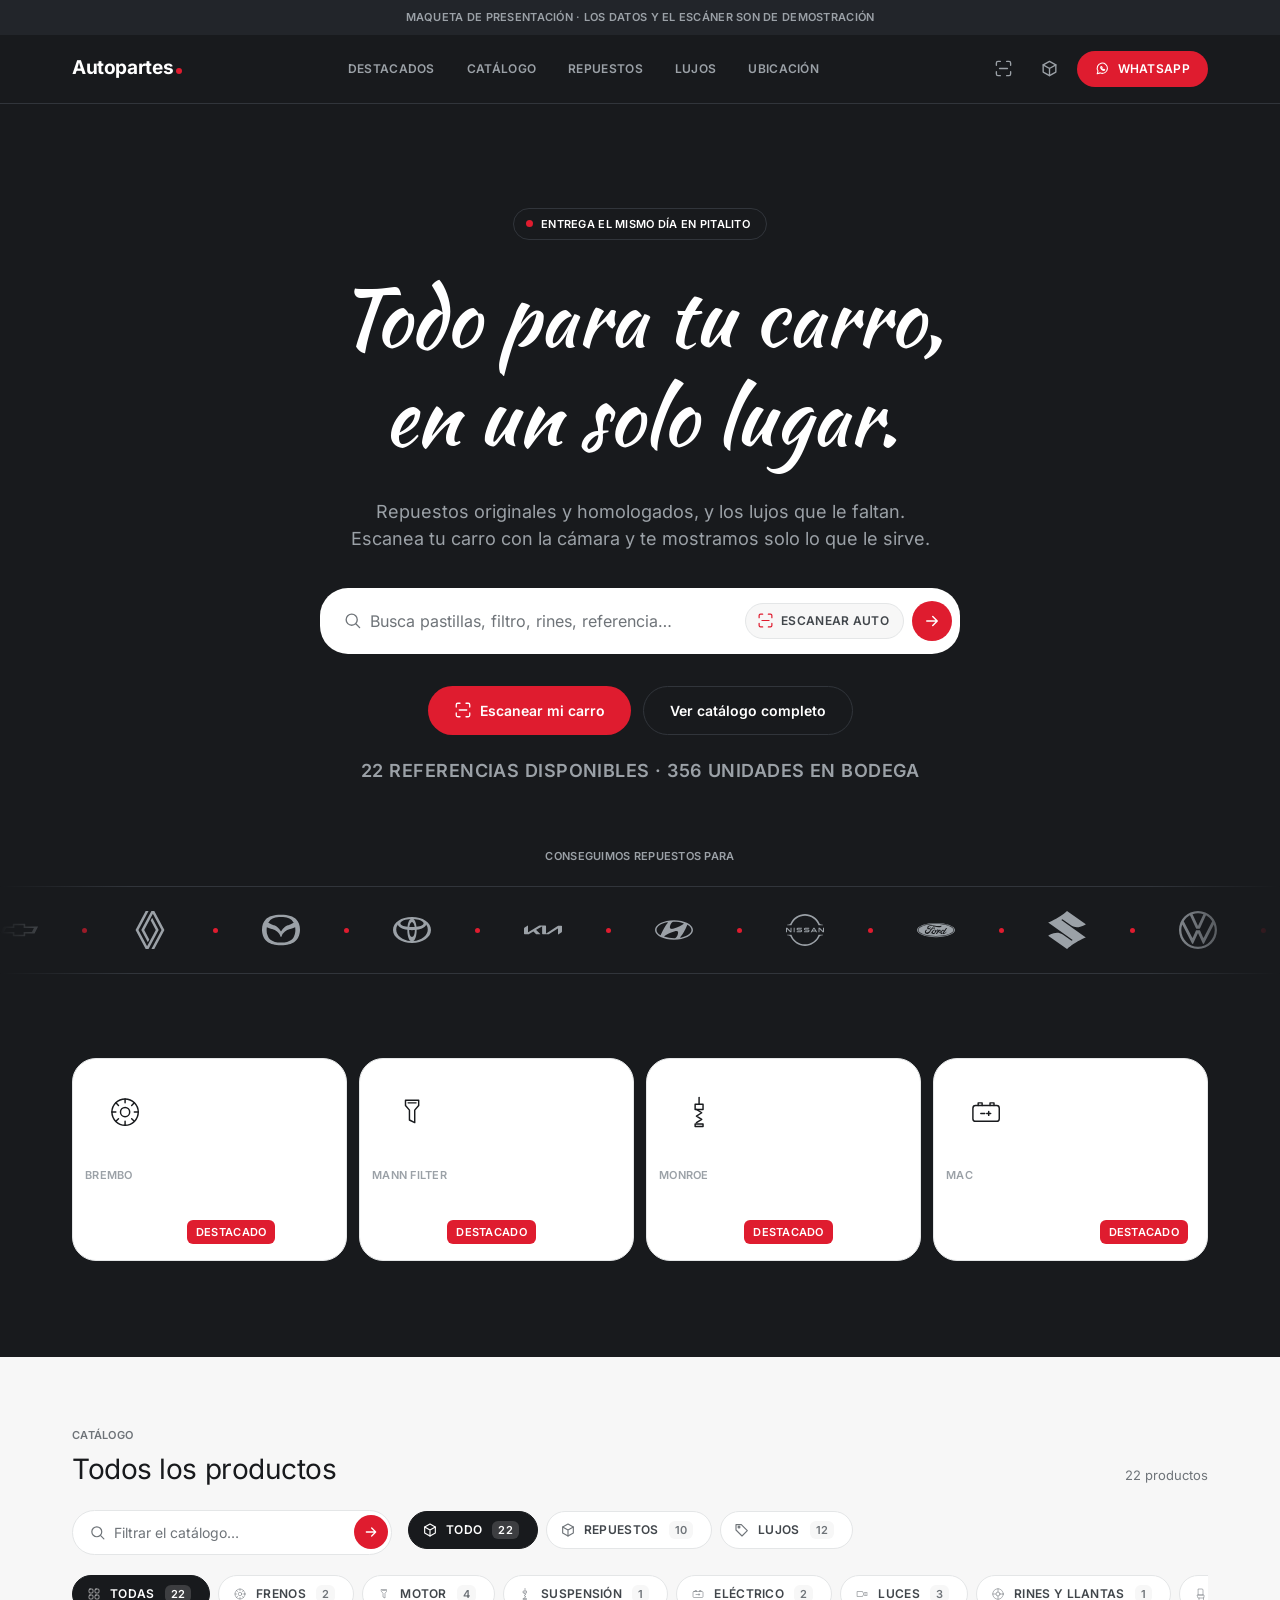
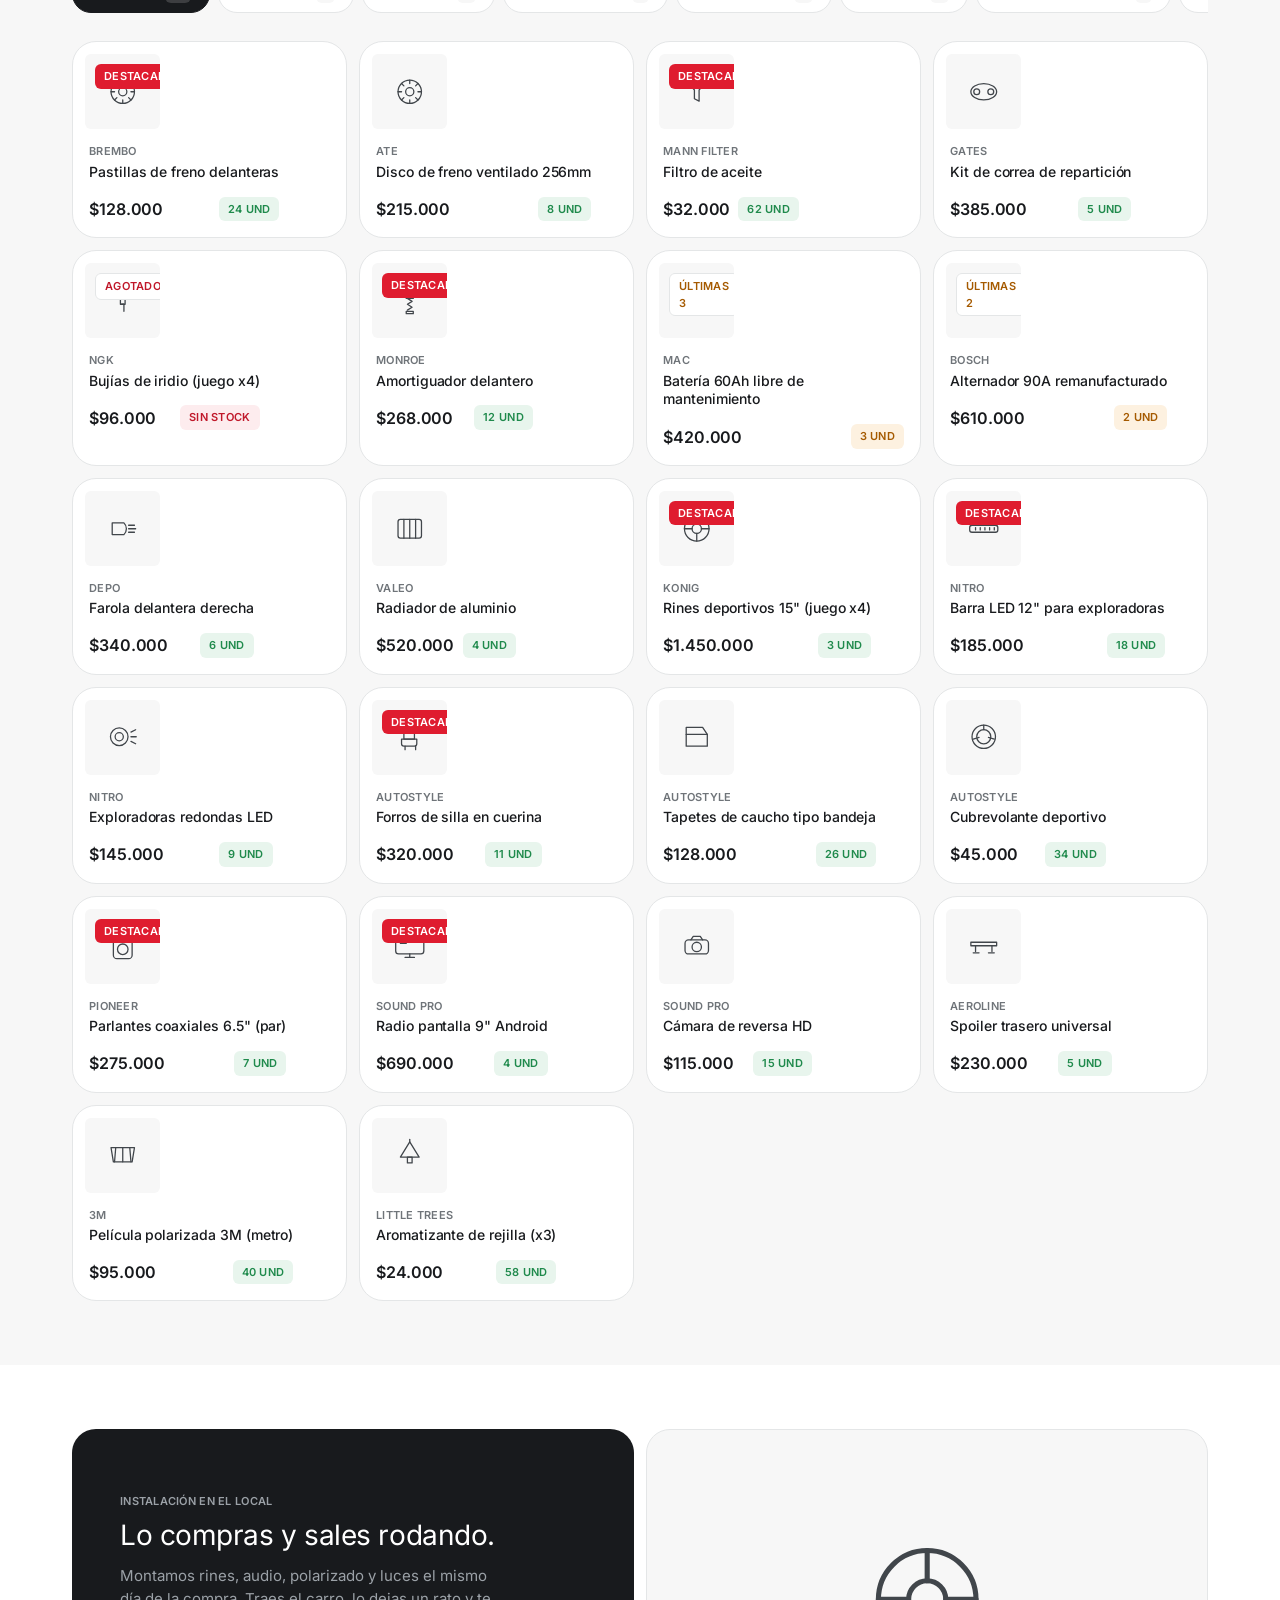
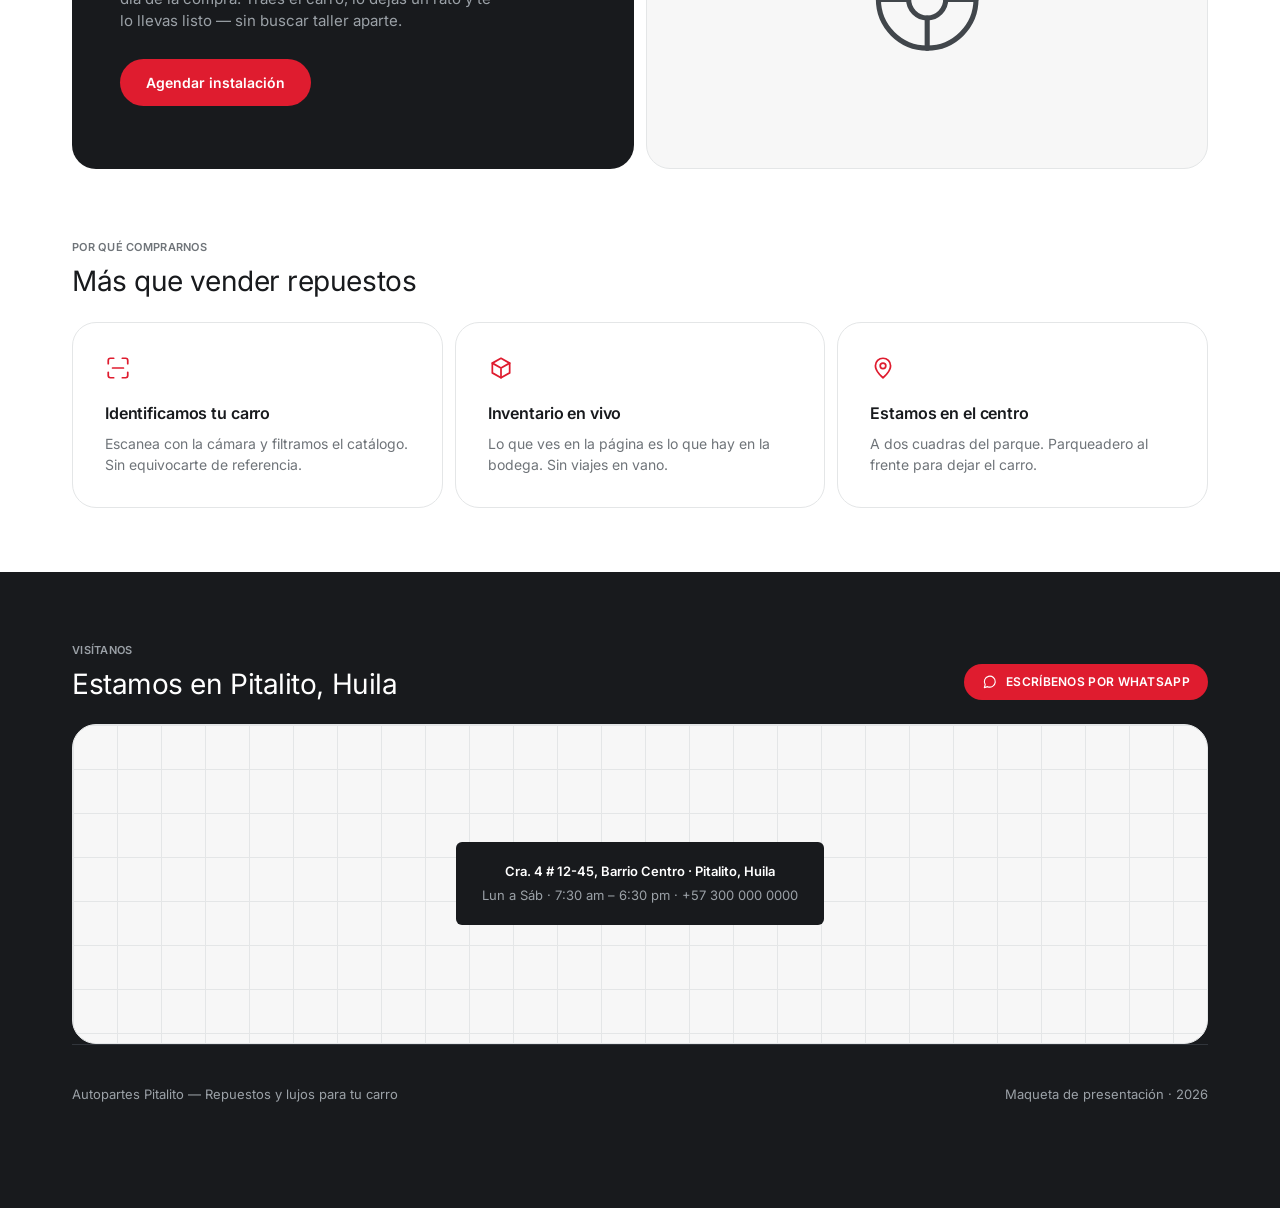
==== commit 18e53065: "Las categorias del catalogo ahora dependen del tipo elegido La fila de categorias se pintaba con CAT" ====
--- a/index.html
+++ b/index.html
@@ -8,7 +8,7 @@
   <meta name="description" content="Catálogo de repuestos y lujos para carros en Pitalito, Huila.">
   <!-- El ?v= obliga al navegador a traer la version nueva en vez de la
        cacheada. Subir el numero cada vez que se toque el CSS o el JS. -->
-  <link rel="stylesheet" href="assets/css/app.css?v=4">
+  <link rel="stylesheet" href="assets/css/app.css?v=5">
 </head>
 
 <body>
@@ -231,13 +231,13 @@
     </div>
   </div>
 
-  <script src="assets/js/data.js?v=4"></script>
-  <script src="assets/js/logos.js?v=4"></script>
-  <script src="assets/js/db.js?v=4"></script>
-  <script src="assets/js/ui.js?v=4"></script>
-  <script src="assets/js/escaner.js?v=4"></script>
-  <script src="assets/js/cursor.js?v=4"></script>
-  <script src="assets/js/tienda.js?v=4"></script>
+  <script src="assets/js/data.js?v=5"></script>
+  <script src="assets/js/logos.js?v=5"></script>
+  <script src="assets/js/db.js?v=5"></script>
+  <script src="assets/js/ui.js?v=5"></script>
+  <script src="assets/js/escaner.js?v=5"></script>
+  <script src="assets/js/cursor.js?v=5"></script>
+  <script src="assets/js/tienda.js?v=5"></script>
 </body>
 
 </html>
--- a/assets/css/app.css
+++ b/assets/css/app.css
@@ -394,6 +394,13 @@
 .pill:hover { border-color: var(--carbon); color: var(--tinta); }
 .pill.is-active { background: var(--carbon); border-color: var(--carbon); color: #fff; }
 .pill.is-active svg { color: #fff; }
+/* Conteo: cuántos productos hay detrás de cada filtro */
+.pill-n {
+  font-size: 11px; font-weight: 600; color: var(--gris);
+  background: var(--niebla); border-radius: var(--r-sm);
+  padding: 1px 6px; margin-left: 2px;
+}
+.pill.is-active .pill-n { background: rgba(255, 255, 255, .16); color: #fff; }
 
 /* ---------- Grilla de productos ---------- */
 .grid {
